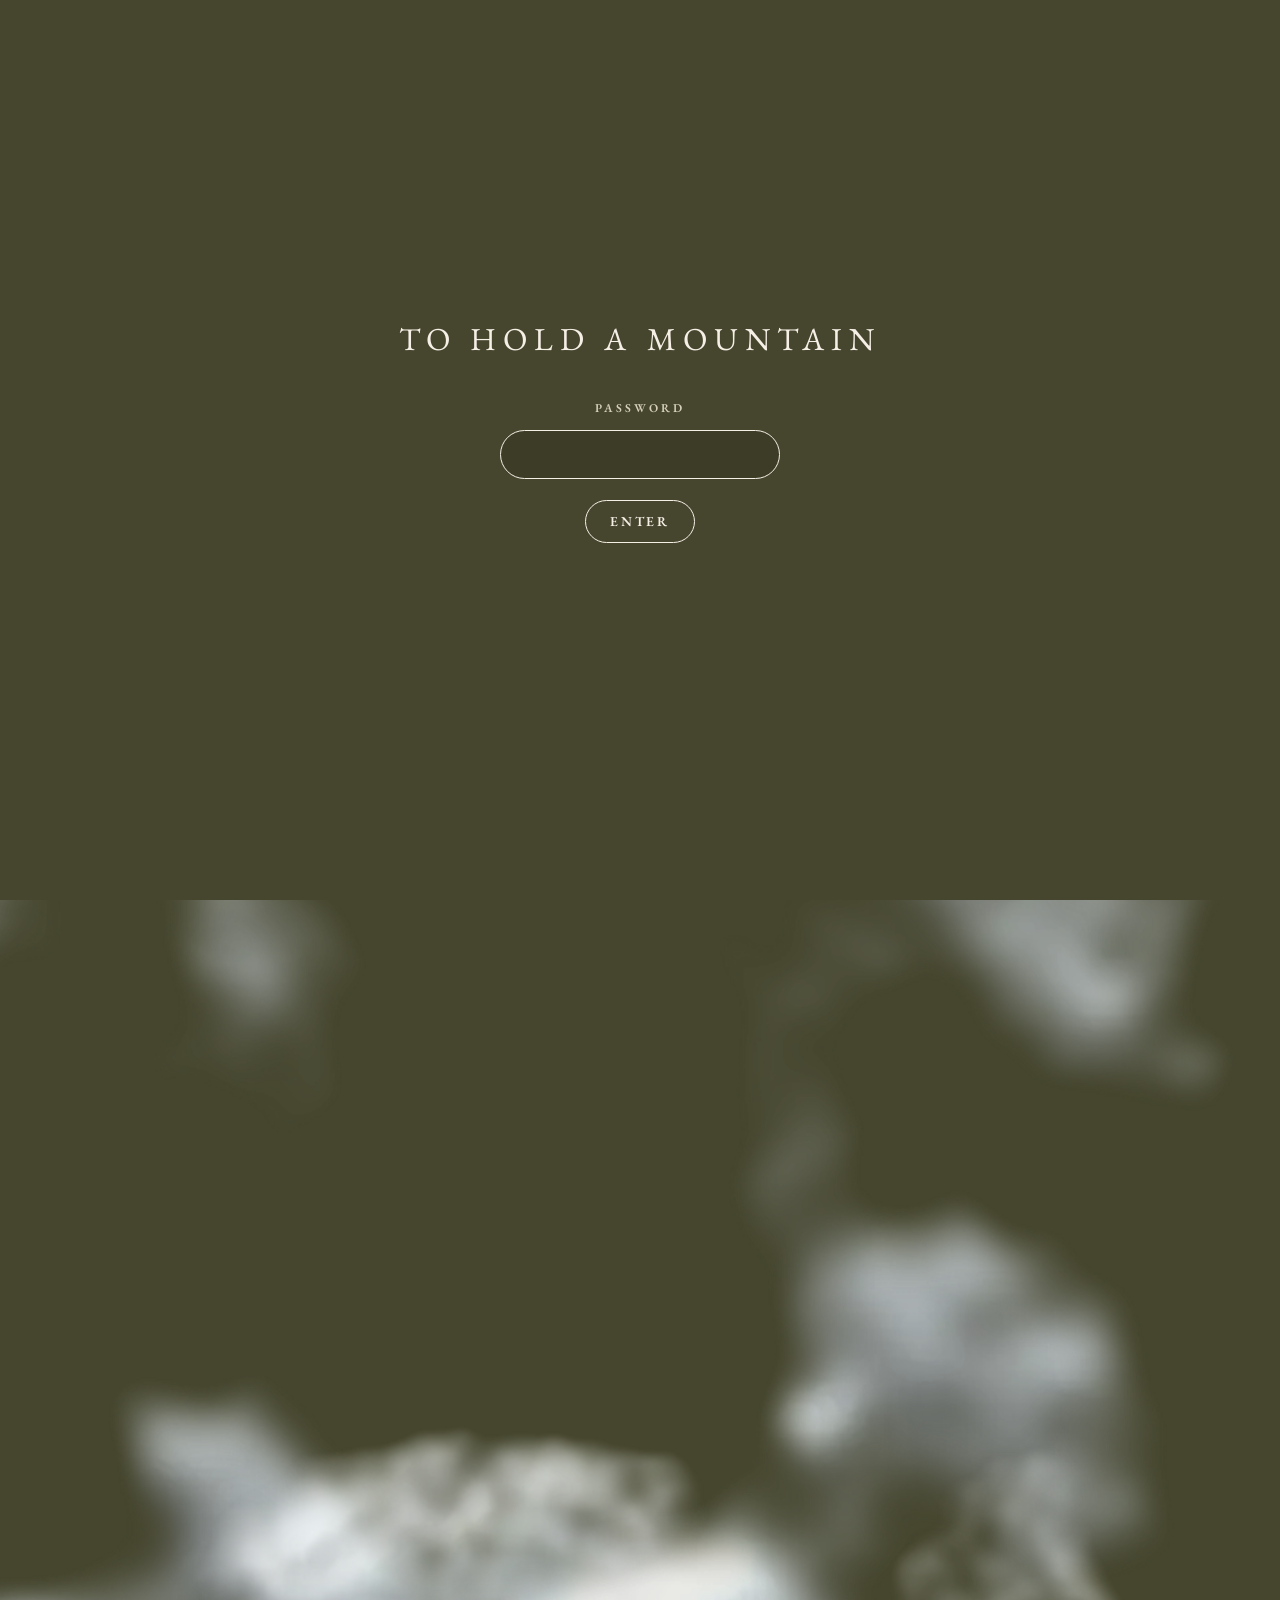
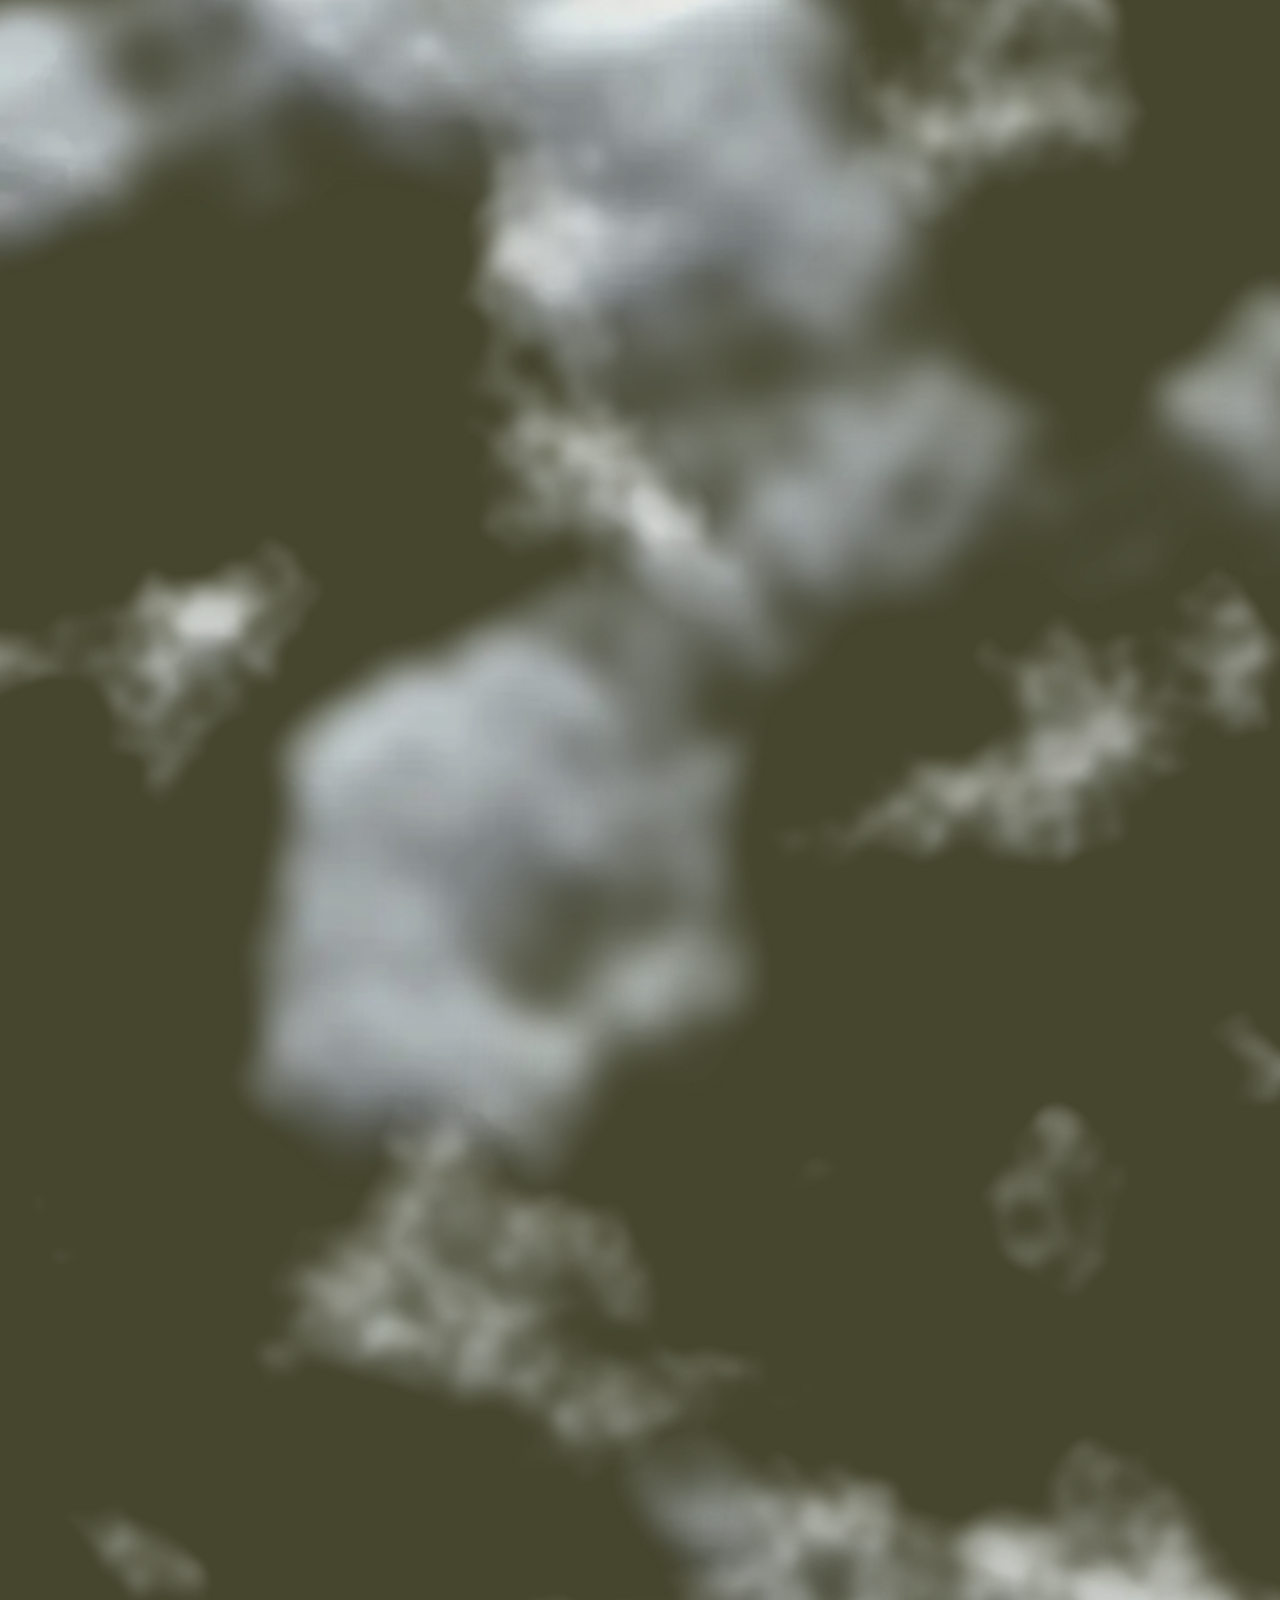
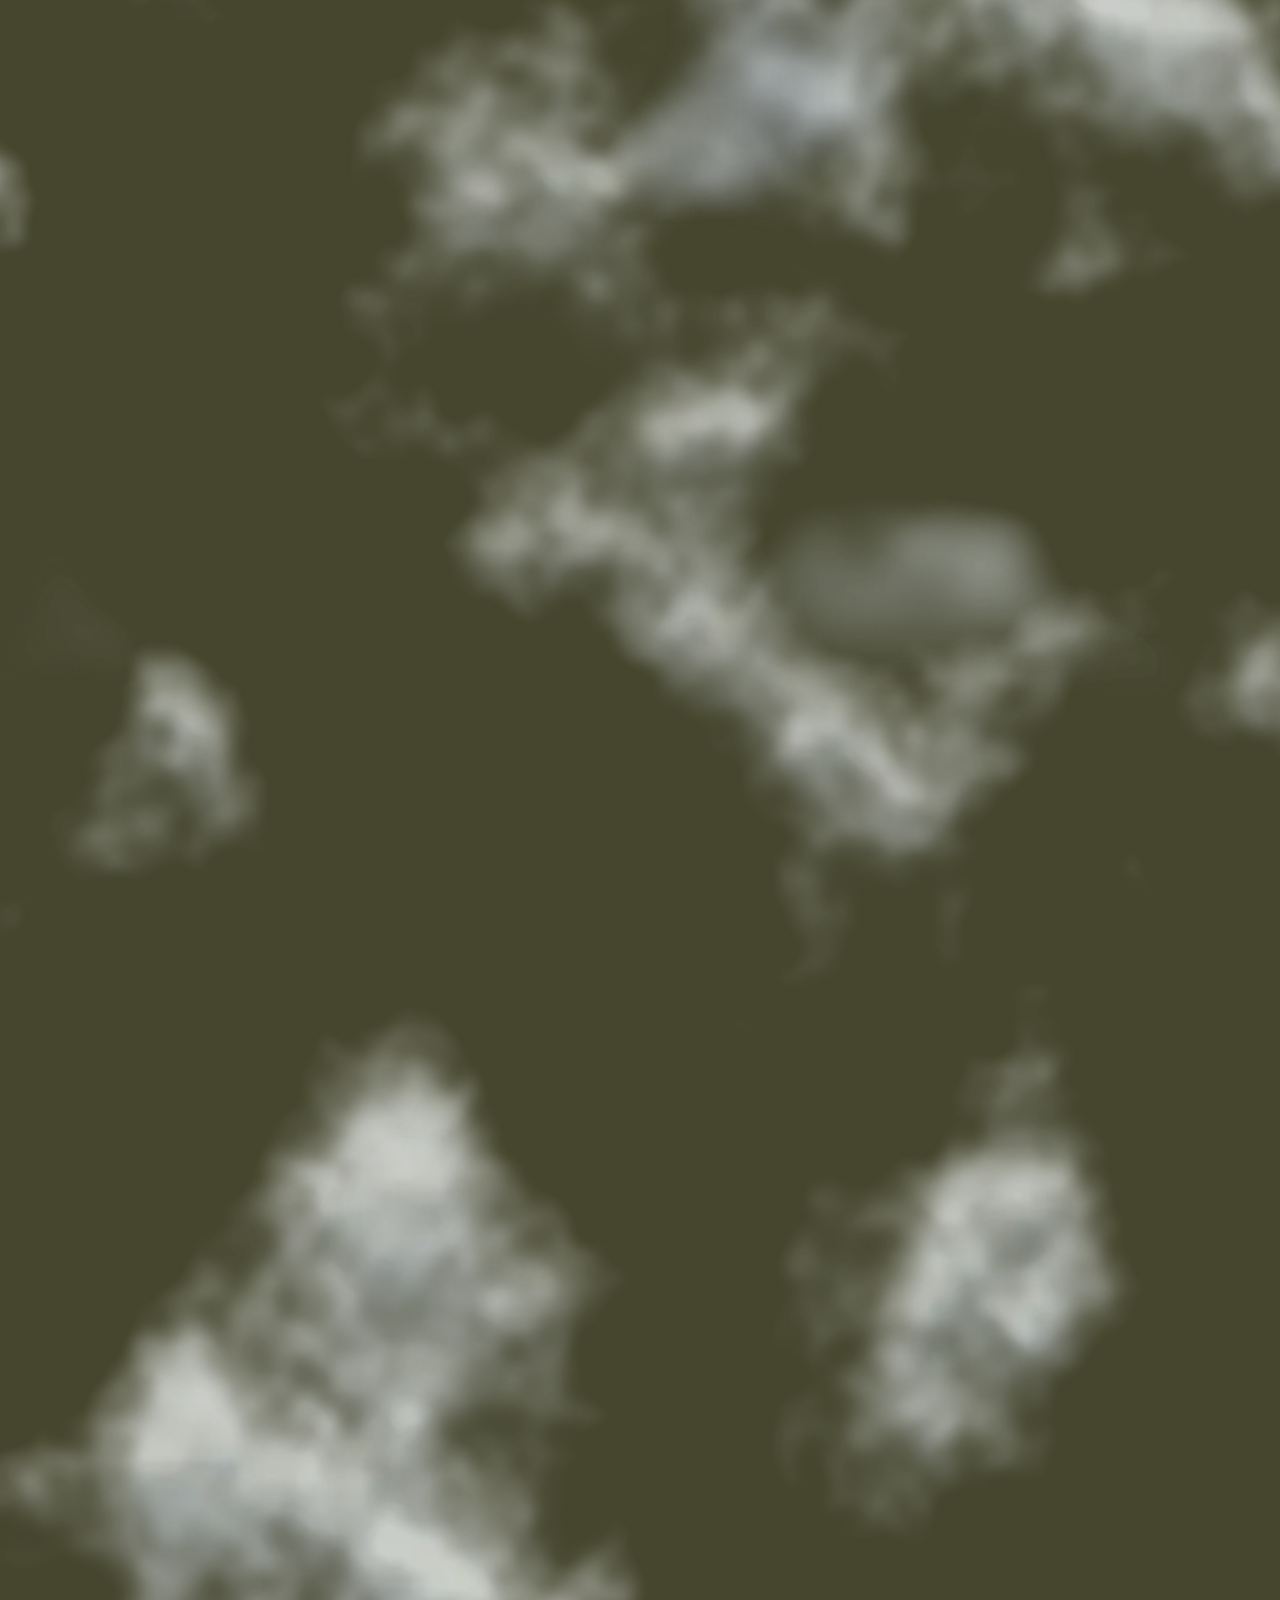
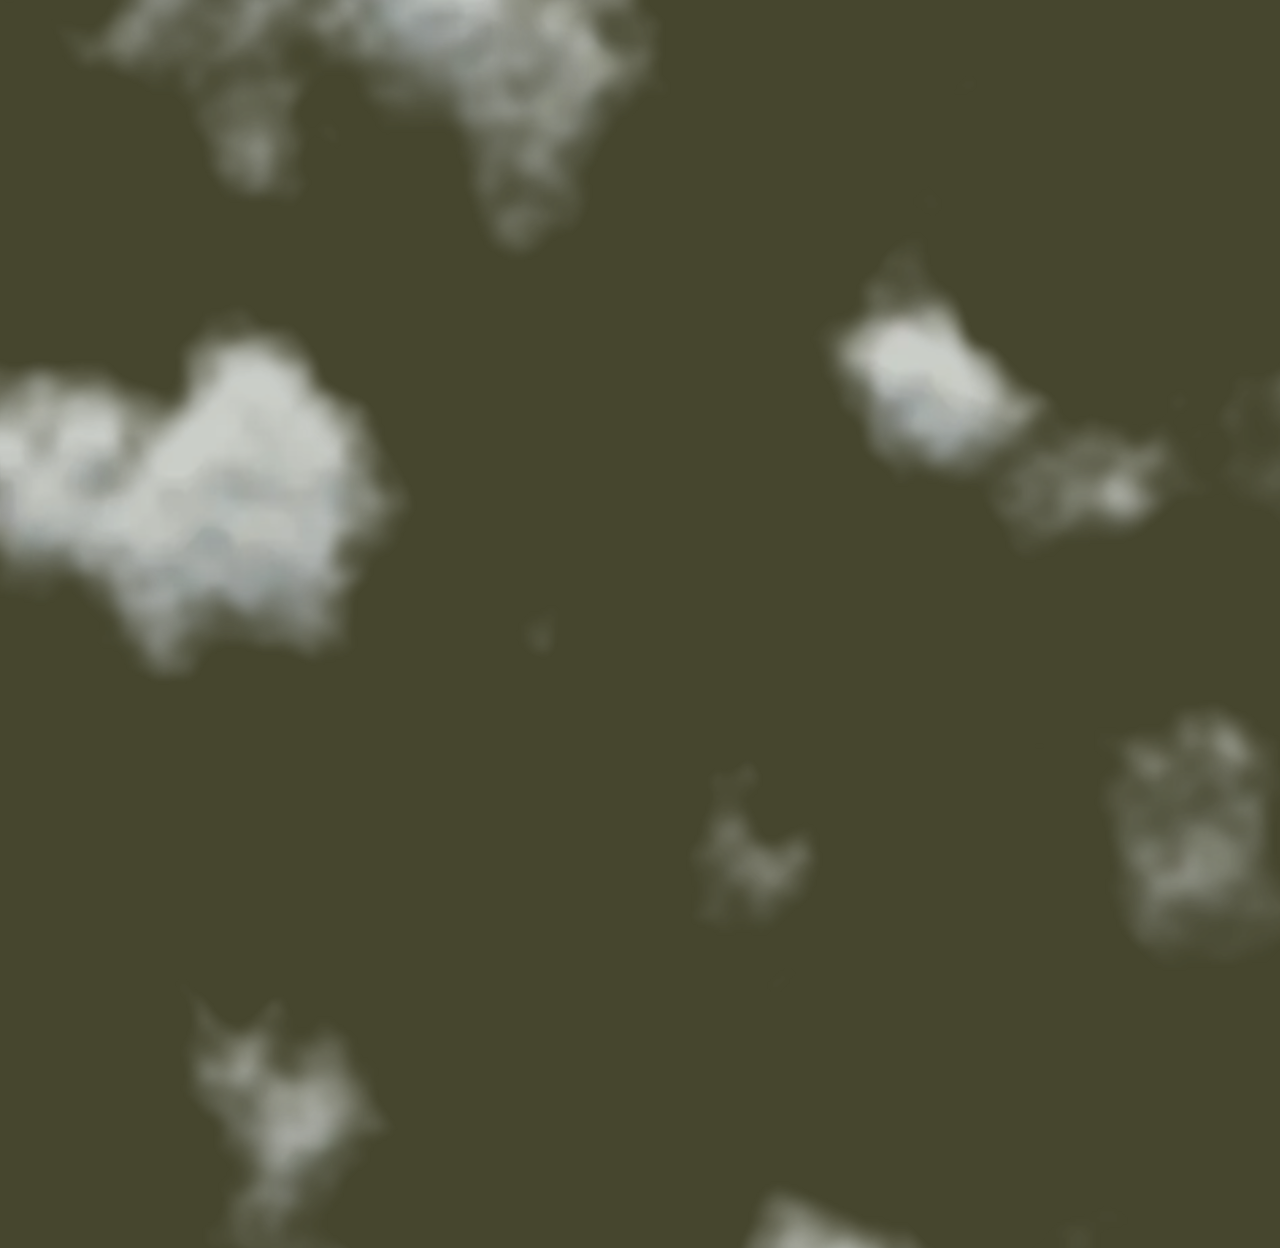
==== public/index.html @ 99207e6f "MENU opens as it's pressed (a press while the page glides gave no click); European Film Awards logo " ====
<!doctype html>
<html lang="en">
<head>
  <meta charset="utf-8">
  <meta name="viewport" content="width=device-width, initial-scale=1, viewport-fit=cover">
  <title>To Hold a Mountain</title>
  <meta name="description" content="To Hold a Mountain — a film by Biljana Tutorov & Petar Glomazić.">
  <link rel="icon" href="favicon.png" type="image/png" sizes="192x192">
  <link rel="apple-touch-icon" href="apple-touch-icon.png">
  <link rel="preconnect" href="https://fonts.googleapis.com">
  <link rel="preconnect" href="https://fonts.gstatic.com" crossorigin>
  <link href="https://fonts.googleapis.com/css2?family=EB+Garamond:ital,wght@0,400;0,600;1,400;1,600&display=swap" rel="stylesheet">
  <link rel="stylesheet" href="site.css">
  <script src="gate.js"></script>
  <link rel="stylesheet" href="style.css">
  <!-- With JavaScript, the page waits behind the loading screen until everything is in. -->
  <script>document.documentElement.classList.add("loading")</script>
</head>
<body>
  <div class="loader" aria-hidden="true">
    <div class="loader-box">
      <div class="loader-bar"><span></span></div>
      <p class="loader-pct">0%</p>
    </div>
  </div>

  <!-- Festival laurels at the top, level with the menu button; they scroll away with the
       page. Phones get them in a drifting row just above the logo instead. -->
  <div class="laurels" role="img" aria-label="Official selections and awards: Visions du Réel, Sarajevo Film Festival, True/False, Hot Docs, Millennium Docs Against Gravity (winner, Grand Prix), IDA Documentary Awards (Best Feature shortlist), CPH:DOX, DOC NYC (shortlist), Sundance (winner, World Cinema Grand Jury Prize: Documentary)">
    <img class="laurels-wide" src="laurels.webp" width="2881" height="164" alt="" loading="lazy">
  </div>

  <!-- The logo stays in the middle of the screen over the sky photo; the storm clouds
       scroll up over it, carrying the text, onto the video below, and stay over its
       top while it plays. One block, so the clouds can stay put (sticky) over the video. -->
  <div class="flow">
    <div class="intro-logo-hold">
      <div class="intro-logo">
        <!-- Phones: the title stacked, same width and glow. -->
        <picture>
          <source media="(max-width: 767px)" srcset="logo-mobile-glow.webp" width="1411" height="577">
          <img src="logo-glow.webp" width="1763" height="625" alt="To Hold a Mountain — a film by Biljana Tutorov & Petar Glomazić">
        </picture>
        <!-- The logo again, darkened: shown only in the shape of the wisps' shadows as
             they pass over it (main.js). -->
        <picture class="logo-shade" aria-hidden="true">
          <source media="(max-width: 767px)" srcset="logo-mobile-glow.webp" width="1411" height="577">
          <img src="logo-glow.webp" width="1763" height="625" alt="">
        </picture>
        <a class="button watch" href="https://www.youtube.com/watch?v=SKabqo5MiE8" data-trailer>Watch the trailer</a>
      </div>
      <!-- Phones: the laurels in one row, starting just above the logo and scrolling away
           with the page; they drift right to left for ever (two copies, end to end) and
           can be dragged, drifting on after (main.js places and moves them). -->
      <div class="logo-laurels" role="img" aria-label="Official selections and awards: Visions du Réel, Sarajevo Film Festival, True/False, Hot Docs, Millennium Docs Against Gravity (winner, Grand Prix), IDA Documentary Awards (Best Feature shortlist), CPH:DOX, DOC NYC (shortlist), Sundance (winner, World Cinema Grand Jury Prize: Documentary)">
        <div class="laurel-track">
          <img src="laurels.webp" width="2881" height="164" alt="" draggable="false">
          <img src="laurels.webp" width="2881" height="164" alt="" draggable="false">
        </div>
      </div>
    </div>
    <div class="intro-clouds">
      <div class="clouds" aria-hidden="true"></div>
      <!-- Marks where the logline and quotes ride with the clouds (the text itself is
           further down: main.js moves it along this stretch). -->
      <div class="cloud-text-track"></div>
    </div>

    <!-- The video plays and loops once it's on screen and stays there; scrolling on zooms
         into the lake at the bottom, blurs, and brings in the synopsis. -->
    <section class="film">
      <div class="film-stage">
        <video src="bg2-light.mp4" poster="bg2-poster.webp" muted loop playsinline preload="metadata" aria-hidden="true"></video>
        <div class="film-wash"></div>
        <!-- At the end, over the blurred video: the poster and synopsis come into focus in
             place, from a blur. -->
        <div class="film-story">
        <div class="story-screen">
        <div class="story">
          <img class="poster" src="poster.webp" width="1080" height="1350"
               alt="Poster of To Hold a Mountain, a film by Biljana Tutorov & Petar Glomazić: a girl and her mother, cheek to cheek, with press quotes from Variety, Cineuropa, Eye For Film, POV, Slant, the International Cinephile Society, The Film Verdict, AWFJ, The Film Stage and Screen International. Winner, World Cinema Grand Jury Prize: Documentary, Sundance Film Festival 2026.">
          <div class="synopsis">
            <h2>Synopsis</h2>
            <p>In the remote highlands of Montenegro’s Sinjajevina plateau, Gara and her thirteen-year-old daughter Nada return to their ancestral pastures every summer, where they herd animals, gather herbs and live in symbiosis with the mountain they call “Mother.” But their fragile world comes under threat when the Montenegrin government advances plans for a NATO-backed military training ground in the heart of this protected landscape. Gara emerges as an unexpected leader in the fight to defend Sinjajevina but, as Nada grows into young womanhood, the encroaching violence on the land awakens questions about her past, her future and the cycle of harm within her family she hopes to break.</p>
            <div class="buttons">
              <a class="button" href="about.html">About the film</a>
              <a class="button" href="https://www.youtube.com/watch?v=SKabqo5MiE8" data-trailer>Watch the trailer</a>
            </div>
            <p class="release">Opens in US theaters December 16, 2026<br>Debuts on HBO in early 2027</p>
          </div>
        </div>
        </div>
        </div>
      </div>
    </section>
  </div>

  <!-- The Oscar entry and the European Film Awards shortlist; then the logline, then
       two press quotes: they ride up with the clouds, ease into the centre and hold,
       each turning into the next, then move on. Fixed to the screen and placed only by
       main.js, so the scrolling never shakes them. -->
    <div class="cloud-text">
      <figure class="quote honours">
        <p class="entry">Montenegro’s Official Entry for Best International Feature Film<span>99th Academy Awards</span></p>
        <img src="efa-shortlist.webp" width="466" height="541" alt="European Film Awards — Shortlist 2027, Documentary">
      </figure>
      <figure class="quote logline">
        <p>In the remote highlands of Montenegro, a shepherd mother and daughter proudly defend their ancestral mountain from the threat of becoming a NATO military training ground, stirring memories of the violence that shattered their family.</p>
      </figure>
      <figure class="quote">
        <blockquote>“Masterful, tender, immersive”</blockquote>
        <figcaption class="shaded"><img src="press-screendaily.png" width="210" height="27" alt="Screen Daily"><img class="shade" src="press-screendaily.png" width="210" height="27" alt=""></figcaption>
      </figure>
      <figure class="quote">
        <blockquote>“Emotionally shattering… the kind of film that entrances its audience”</blockquote>
        <figcaption class="shaded"><img src="press-variety.png" width="150" height="42" alt="Variety"><img class="shade" src="press-variety.png" width="150" height="42" alt=""></figcaption>
      </figure>
    </div>

  <!-- Clouds at other depths, nearer than the bank: puffs behind the texts, wisps in
       front of them (main.js moves them, faster than the bank). -->
  <div class="cloud-layer clouds-mid" aria-hidden="true"><div></div></div>
  <div class="cloud-layer clouds-veil" aria-hidden="true"><div></div></div>

  <script src="menu.js"></script>
  <script src="trailer.js"></script>
  <script src="main.js"></script>
</body>
</html>
---- public/site.css ----
/* Shared by every page: colours, type, the menu, and the empty inner pages. */
:root {
  --olive-deep: #46462e;
  --ink: #f6efe6;
  --cream: #f3e3d3;
  --muted: #d6d0bb;
  --serif: "EB Garamond", Garamond, Georgia, serif;
}

* { box-sizing: border-box; margin: 0; padding: 0; }

/* Going from page to page (the menu too): a short cross-fade, where browsers can. */
@view-transition { navigation: auto; }

/* One solid colour, no gradient: iPhone Safari fills the bands around its address bar
   (top and bottom) with the page's colour, so they match it. (Home: style.css.) */
html { background: var(--olive-deep); color: var(--ink); }
/* The menu page, and the trailer or the password screen while they cover a page: their
   own colour, for Safari's bands. */
html.menu-page, .menu-page body { background: #2c2c1c; } /* the menu, a page of its own (menu.js) */
html.trailer-open, .trailer-open body { background-color: #0c0c08; }
html.locked, .locked body { background-color: var(--olive-deep); }
body { background: var(--olive-deep); color: var(--ink); }

body {
  font-family: var(--serif);
  font-size: 1.125rem;
  -webkit-font-smoothing: antialiased;
  overflow-x: clip; /* cuts off only sideways, so the locks below (on html) leave the page's length alone */
}
html { overflow-x: hidden; } /* no sideways scrolling */
/* no pulling down to refresh (nor the bounce at the ends that comes with it) */
html, body { overscroll-behavior-y: none; }

a { color: inherit; }

/* Small all-caps labels. */
.eyebrow {
  font-size: 0.8rem;
  font-weight: 600;
  letter-spacing: 0.24em;
  text-transform: uppercase;
}

/* ---------- Menu ---------- */

/* A pill: the three lines, then MENU to their right. */
.menu-button {
  position: fixed;
  top: calc(20px + env(safe-area-inset-top, 0px)); /* clear of the iPhone status bar, the page drawing under it */
  right: 20px;
  z-index: 30;
  height: 68px;
  display: flex;
  align-items: center;
  gap: 14px;
  padding: 0 28px 0 24px;
  border-radius: 999px;
  border: 1px solid rgba(246, 239, 230, 0.45);
  background: transparent; /* no tint: only the page behind, blurred */
  -webkit-backdrop-filter: blur(8px);
  backdrop-filter: blur(8px);
  color: var(--ink);
  font-family: var(--serif);
  text-decoration: none;
  cursor: pointer;
  transition: background 0.3s, border-color 0.3s, transform 0.3s;
}
.menu-button:hover { transform: scale(1.05); }
.menu-button:focus-visible { outline: 2px solid var(--cream); outline-offset: 4px; }

.menu-icon { position: relative; flex: none; width: 26px; height: 16px; }
.menu-icon span {
  position: absolute;
  left: 0;
  width: 26px;
  height: 2px;
  border-radius: 1px;
  background: var(--ink);
}
.menu-icon span:nth-child(1) { top: 0; }
.menu-icon span:nth-child(2) { top: 7px; }
.menu-icon span:nth-child(3) { top: 14px; }
.menu-label {
  font-size: 0.85rem;
  font-weight: 600;
  letter-spacing: 0.22em;
  margin-right: -0.22em; /* the spacing after the last letter */
  text-transform: uppercase;
  line-height: 1;
}

/* On the menu page: an X from the start (no turning from the lines). */
.menu-page .menu-button { border-color: rgba(246, 239, 230, 0.7); }
.menu-page .menu-icon span:nth-child(1) { transform: translateY(7px) rotate(45deg); }
.menu-page .menu-icon span:nth-child(2) { opacity: 0; }
.menu-page .menu-icon span:nth-child(3) { transform: translateY(-7px) rotate(-45deg); }

@media (max-width: 767px) {
  /* centred on the title at the left, as on larger screens */
  .menu-button { top: calc(28px + env(safe-area-inset-top, 0px)); height: 52px; gap: 10px; padding: 0 18px 0 16px; right: 16px; }
  .menu-icon, .menu-icon span { width: 22px; }
  .menu-label { font-size: 0.75rem; letter-spacing: 0.18em; margin-right: -0.18em; }
}
@media (max-width: 370px) { .home-link { font-size: 0.78rem; } } /* narrow phones: room for both */

/* The panel fades in: a solid olive, darker than the pages', that covers the whole page. */
.menu {
  position: fixed;
  inset: 0;
  z-index: 20;
  display: flex;
  align-items: center;
  padding: 96px 16px 48px clamp(16px, 9vw, 160px);
  background: #2c2c1c;
  opacity: 0;
  visibility: hidden;
  transition: opacity 0.5s ease, visibility 0s 0.5s;
  overflow-y: auto;
}
.menu-open .menu {
  opacity: 1;
  visibility: visible;
  transition: opacity 0.6s ease, visibility 0s;
}

.menu ul { list-style: none; }
.menu li {
  opacity: 0;
  transform: translateY(40px);
  transition: opacity 0.3s, transform 0.3s;
}
.menu-open .menu li {
  opacity: 1;
  transform: none;
  transition: opacity 0.6s calc(0.25s + var(--i) * 0.08s), transform 0.7s cubic-bezier(0.2, 0.7, 0.2, 1) calc(0.25s + var(--i) * 0.08s);
}
.menu a {
  display: inline-block;
  padding: 0.12em 0;
  font-family: var(--serif);
  font-size: clamp(2rem, 5.5vw, 3.75rem);
  line-height: 1.1;
  text-decoration: none;
  color: rgba(246, 239, 230, 0.72);
  transition: color 0.25s;
}
/* Hover: the same weight, just lighter. The page you are on: italic, at full light. */
.menu a:hover, .menu a:focus-visible { color: #fff; outline: none; }
.menu a[aria-current="page"] { font-style: italic; color: var(--ink); }
@media (max-width: 767px) { .menu li + li { margin-top: 0.9rem; } } /* phones: more room between items */

/* Scrolls away with the page (only the menu button stays put), so text never runs under it. */
.home-link {
  position: absolute;
  top: calc(20px + env(safe-area-inset-top, 0px));
  left: 20px;
  height: 68px;
  display: flex;
  align-items: center;
  z-index: 30;
  font-size: 0.9rem;
  font-weight: 600;
  letter-spacing: 0.18em;
  text-transform: uppercase;
  text-decoration: none;
  white-space: nowrap; /* one line */
}

/* ---------- Inner pages (empty for now) ---------- */

.page-main {
  min-height: 100vh;
  padding: 140px 16px 80px;
  max-width: 60rem;
  margin: 0 auto;
}
.page-main h1 {
  font-weight: 400;
  font-size: clamp(2.6rem, 7vw, 4.5rem);
  color: var(--cream);
}

/* ---------- Footer (menu.js) ---------- */

.site-footer {
  position: relative;
  z-index: 1;
  display: flex;
  align-items: center;
  justify-content: space-between;
  gap: 16px 32px;
  padding: 20px clamp(16px, 4vw, 40px) 24px;
  font-size: 0.8rem;
  line-height: 1.5;
  color: var(--muted);
}
.site-footer p { max-width: 48rem; }
.site-footer a.plain { color: inherit; text-decoration: none; } /* a link, without looking like one */
.socials { display: flex; align-items: center; gap: 14px; list-style: none; flex-shrink: 0; }
.socials a { display: block; color: var(--muted); opacity: 0.85; transition: color 0.25s, opacity 0.25s; }
.socials a:hover, .socials a:focus-visible { color: #fff; opacity: 1; }
.socials svg { display: block; height: 20px; width: auto; }

/* On the homepage: at the bottom of the synopsis screen. */
.film-story .site-footer { position: absolute; left: 0; right: 0; bottom: 0; }


@media (max-width: 767px) {
  .site-footer { flex-direction: column-reverse; align-items: flex-start; gap: 12px; padding: 16px; font-size: 0.72rem; }
}

/* ---------- Trailer (trailer.js) ---------- */

.trailer {
  position: fixed;
  inset: 0;
  z-index: 60;
  display: grid;
  place-items: center;
  padding: 72px 16px 32px;
  background: rgba(12, 12, 8, 0.94);
  opacity: 0;
  transition: opacity 0.4s ease;
}
.trailer.open { opacity: 1; }
.trailer-open { overflow: hidden; } /* the page stays where it was */
.trailer-frame {
  /* As large as the screen allows: YouTube picks higher quality for bigger players. */
  width: min(100%, 1600px, calc((100vh - 104px) * 16 / 9));
  aspect-ratio: 16 / 9;
  background: #000;
  box-shadow: 0 30px 80px rgba(0, 0, 0, 0.6);
  transform: scale(0.97);
  transition: transform 0.4s ease;
}
.trailer.open .trailer-frame { transform: none; }
.trailer-frame iframe { display: block; width: 100%; height: 100%; border: 0; }
.trailer-close {
  position: absolute;
  top: calc(20px + env(safe-area-inset-top, 0px));
  right: 20px;
  width: 52px;
  height: 52px;
  border-radius: 50%;
  border: 1px solid rgba(246, 239, 230, 0.6);
  background: transparent;
  cursor: pointer;
}
.trailer-close span {
  position: absolute;
  left: 14px;
  top: 25px;
  width: 22px;
  height: 2px;
  background: var(--ink);
}
.trailer-close span:first-child { transform: rotate(45deg); }
.trailer-close span:last-child { transform: rotate(-45deg); }
.trailer-close:focus-visible { outline: 2px solid var(--cream); outline-offset: 4px; }

/* ---------- Password screen (gate.js) ---------- */

.locked { overflow: hidden; } /* the page stays where it was */
.locked body > :not(.gate) { visibility: hidden; }
.gate {
  position: fixed;
  inset: 0;
  z-index: 100;
  display: grid;
  place-content: center;
  justify-items: center;
  gap: 14px;
  padding: 16px;
  background: var(--olive-deep);
  text-align: center;
  transition: opacity 0.5s ease;
}
.gate.leaving { opacity: 0; pointer-events: none; }
.gate-title {
  margin-bottom: 1.6rem;
  font-size: clamp(1.4rem, 4vw, 2rem);
  letter-spacing: 0.22em;
  text-transform: uppercase;
  color: var(--ink);
}
.gate-label {
  font-size: 0.75rem;
  font-weight: 600;
  letter-spacing: 0.24em;
  text-transform: uppercase;
  color: var(--muted);
}
.gate-input {
  width: min(280px, 80vw);
  padding: 0.7em 1em;
  border: 1px solid rgba(246, 239, 230, 0.5);
  border-radius: 999px;
  background: rgba(20, 20, 10, 0.2);
  color: var(--ink);
  font: inherit;
  font-size: 1.1rem;
  text-align: center;
  letter-spacing: 0.1em;
  outline: none;
}
.gate-input:focus { border-color: var(--ink); }
.gate-button { margin-top: 0.4rem; background: transparent; cursor: pointer; font-family: inherit; }
.gate-error { min-height: 1.4em; font-style: italic; color: var(--cream); }
.gate.shake .gate-input { animation: gate-shake 0.4s; }
@keyframes gate-shake {
  20%, 60% { transform: translateX(-8px); }
  40%, 80% { transform: translateX(8px); }
}
---- public/style.css ----
/* Homepage only; colours, type and the menu are in site.css. */

/* The page's own colour: iPhone Safari fills the bands around its address bar with it
   (it does so whenever a pinned block touches the screen's edge, and the home page has
   several). main.js sets it to what's at the top of the screen as you scroll (--page):
   the lower sky's light grey-blue first, never the other pages' olive. */
html, body { background: var(--page, #939ca2); transition: background-color 0.4s ease; }

:root {
  --cloud-h: max(233vw, 480vh); /* height of the cloud image (thick from 28% to 84%) */
}

/* Loading screen: the page's light sky colour, a small dark blue bar and percentage. Nothing scrolls
   until it is done; then it fades and the logo comes into focus. */
.loader { display: none; }
.loading .loader, .revealing .loader {
  display: grid;
  place-items: center;
  position: fixed;
  inset: 0;
  z-index: 50;
  overflow: hidden;
  background: #939ca2; /* the page's own colour (also Safari's bands) */
  transition: opacity 0.9s ease;
}
.revealing .loader { opacity: 0; pointer-events: none; }
.loading { overflow: hidden; }

.loader-box { position: relative; width: 140px; text-align: center; }
.loader-bar { height: 1px; background: rgba(35, 59, 78, 0.25); overflow: hidden; }
.loader-bar span {
  display: block;
  height: 100%;
  width: 100%;
  background: #233b4e;
  transform-origin: left;
  transform: scaleX(0);
  transition: transform 0.3s ease-out;
}
.loader-pct {
  margin-top: 0.7rem;
  font-size: 0.75rem;
  font-weight: 600;
  letter-spacing: 0.24em;
  color: #233b4e;
  font-variant-numeric: tabular-nums;
}

/* The logo comes into focus once the loading screen fades. */
.loading .intro-logo img, .loading .intro-logo .watch { opacity: 0; }
/* The logo and its button come into focus.
   The filter is gone at the end: iPhone Safari can paint filtered images as white boxes. */
.revealing .intro-logo img, .loaded .intro-logo img,
.revealing .intro-logo .watch, .loaded .intro-logo .watch { animation: logo-in 2.2s cubic-bezier(0.2, 0.6, 0.2, 1) both; }
@keyframes logo-in {
  from { opacity: 0; filter: blur(18px); }
  to { opacity: 1; filter: none; }
}

/* Festival laurels, top of the page beside the menu button (which is 68px tall at
   20px from the top); plain page content, so they scroll away. */
.laurels {
  position: absolute;
  top: 20px;
  left: 184px;  /* the same room on both sides as the menu button (144px wide at 20px) takes, so it's centred */
  right: 184px;
  height: 68px;
  z-index: 5;
  display: flex;
  align-items: center;
  justify-content: center;
  pointer-events: none;
  opacity: 0.7;
}
.laurels img { height: auto; }
.laurels .laurels-wide { display: block; width: 90%; max-width: 900px; } /* 90% of the room between the edges and the button */
/* Hidden while loading; they come into focus with the logo. */
.loading .laurels { opacity: 0; }
.revealing .laurels, .loaded .laurels { animation: laurels-in 2.2s cubic-bezier(0.2, 0.6, 0.2, 1) both; }
.logo-laurels { display: none; }
@media (max-width: 767px) {
  .laurels { display: none; }
  /* On the page (not pinned with the logo), the full width of the screen, placed by
     main.js just above the logo's lettering. Sideways drags move it; up and down still
     scroll the page. */
  .intro-logo-hold { position: relative; }
  .logo-laurels {
    display: block;
    position: absolute;
    top: 30vh;
    left: 0;
    right: 0;
    z-index: 1;
    overflow: hidden;
    opacity: 0.7;
    touch-action: pan-y;
    user-select: none;
    -webkit-user-select: none;
  }
  .laurel-track { display: flex; width: max-content; will-change: transform; }
  /* 60px tall; the gap after each copy is BELT_GAP in main.js. */
  .laurel-track img { display: block; width: auto; height: 60px; margin: 0 27px 0 0; pointer-events: none; }
  .loading .logo-laurels { opacity: 0; }
  .revealing .logo-laurels, .loaded .logo-laurels { animation: laurels-in 2.2s cubic-bezier(0.2, 0.6, 0.2, 1) both; }
}
@keyframes laurels-in { /* as logo-in, ending at their 70% */
  from { opacity: 0; filter: blur(18px); }
  to { opacity: 0.7; filter: none; }
}

/* The logo holds still in the middle of the screen while the clouds scroll over it,
   until their thick part covers it (94vh of scrolling); then it moves on, hidden. */
.intro-logo-hold { height: 194vh; }
.intro-logo {
  position: sticky;
  top: 0;
  height: 100vh;
  height: 100svh;
  /* the logo in the very middle of the screen, the trailer button below it */
  display: grid;
  grid-template-rows: 1fr auto 1fr;
  justify-items: center;
  padding: 0 16px;
  overflow: hidden;
}
/* The sky photo, a little taller than the screen: main.js moves it up slowly as you
   scroll (it's far away), slower than the clouds coming over it. No colour: Safari
   would paint it around its address bar. */
.intro-logo::before {
  content: "";
  position: absolute;
  inset: 0 0 -70vh 0;
  z-index: -1;
  background: url(sky.webp) center top / cover no-repeat;
  transform: translate3d(0, var(--sky-y, 0px), 0);
  will-change: transform;
}
/* The logo with a very faint glow baked in (the glow adds 5.3% of the width around it;
   baked in because iPhone Safari can paint CSS-glowed images as white boxes). */
.intro-logo picture { display: contents; } /* the image lays out as before */
.intro-logo source { display: none; } /* (they'd take rows of the grid otherwise) */
.intro-logo img { grid-area: 2 / 1; } /* the logo and its shaded copy, one over the other */
.intro-logo .watch { grid-area: 3 / 1; align-self: start; margin-top: clamp(28px, 5vh, 48px); }
/* The shaded copy: darker, seen only through the wisps' shadows (main.js masks it). */
.intro-logo .logo-shade img {
  filter: brightness(0.3);
  animation: none !important;
  visibility: hidden;
  pointer-events: none;
}
.intro-logo img {
  --logo-w: min(87.2vw, 917px);
  width: var(--logo-w);
  height: auto;
  margin: calc(var(--logo-w) * -0.0527) 0;
}

/* The block the clouds are held in. It ends 32vh below the video's top edge (its content,
   the video section, carries on past it), so the clouds are let go, and scroll up and
   away with the page, just as the blur starts (the moment the video fills
   the screen). Clouds top at 50vh + their height, video top 32vh above their bottom:
   height = cloud height + 50vh. */
.flow { height: calc(var(--cloud-h) + 50vh); }

/* Starts at the middle of the screen (50vh, under the logo); the clouds' top fades into the sky
   photo. Sticky: once their soft bottom edge has risen to 32% down the screen (the same
   moment the video fills the screen) they are over the top third of the video, and
   from there they scroll away as the blur starts. */
.intro-clouds {
  position: sticky;
  top: calc(32vh - var(--cloud-h));
  z-index: 1;
  margin-top: -144vh;
  height: var(--cloud-h);
  overflow-x: clip;
  pointer-events: none; /* clicks pass through to the logo's trailer button */
  will-change: transform, opacity;
}
/* The cloud image repeats seamlessly sideways (its width is 0.401 × its height); three
   copies side by side drift left by one copy, then start over, so the clouds move
   steadily with the wind and never stop or turn back. */
.clouds {
  position: absolute;
  top: 0;
  left: 0;
  height: 100%;
  width: calc(var(--cloud-h) * 0.401 * 3);
  background: url(clouds.webp) left top / auto 100% repeat-x;
  animation: cloud-drift 80s linear infinite;
  will-change: transform;
}
@keyframes cloud-drift {
  from { transform: translateX(0); }
  to { transform: translateX(-33.3333%); }
}
@media (prefers-reduced-motion: reduce) {
  .clouds { animation: none; transform: none; }
}

/* More clouds, at other depths (made by tools/cloud_depth.py), fixed to the screen and
   moved by main.js faster than the bank, as they're nearer: puffs between the bank and
   the texts (clouds-mid.webp), and very thin wisps in front of the texts
   (clouds-veil.webp). Both drift sideways too, faster than the bank. */
.cloud-layer {
  position: fixed;
  top: 0;
  left: 0;
  right: 0;
  overflow: hidden;
  pointer-events: none;
  visibility: hidden; /* until main.js places them */
  will-change: transform;
}
.cloud-layer div {
  height: 100%;
  width: calc(var(--tile-w, calc(var(--layer-h) * 0.5)) * 3); /* three copies side by side */
  background: left top / auto 100% repeat-x;
  animation: cloud-drift 55s linear infinite;
  will-change: transform;
}
.clouds-mid { z-index: 3; --layer-h: 360vh; height: var(--layer-h); }
.clouds-mid div { background-image: url(clouds-mid.webp); }
.clouds-veil { z-index: 6; --layer-h: 760vh; --tile-w: 240vh; height: var(--layer-h); } /* one long strip, its wisps placed by tools/cloud_depth.py */
/* the strip's end fades out (it would cut through the wisps there: a hard line) */
.clouds-veil {
  -webkit-mask-image: linear-gradient(#000 calc(100% - 50vh), transparent);
  mask-image: linear-gradient(#000 calc(100% - 50vh), transparent);
}
.clouds-veil div { background-image: url(clouds-veil.webp); animation-duration: 40s; }
@media (prefers-reduced-motion: reduce) {
  .cloud-layer div { animation: none; }
}

/* Where the text rides with the clouds; main.js slows it gently into the centre of
   the screen, holds it there for 50vh of scrolling, then lets it move on. */
.cloud-text-track {
  position: absolute;
  left: 0;
  right: 0;
  top: 29%; /* arrives just after the logo is gone, and is done before the video comes up */
  height: 150vh;
  pointer-events: none;
}
.cloud-text {
  position: fixed;
  top: 0;
  left: 0;
  right: 0;
  z-index: 4; /* above the clouds and the puffs behind it, below the wisps and the menu */
  height: 100vh;
  height: 100svh;
  pointer-events: none;
  visibility: hidden; /* until main.js places it */
  will-change: transform;
  display: grid;
  align-content: center;
  justify-items: center;
  padding: 0 16px;
  text-align: center;
  color: var(--ink);
  text-shadow: 0 1px 18px rgba(46, 46, 30, 0.6);
}
/* The logline and quotes sit in the same place; main.js cross-fades from one to the next. */
.quote {
  grid-area: 1 / 1;
  margin: 0;
  display: grid;
  justify-items: center;
  gap: 1.6rem;
  will-change: opacity, transform;
}
.quote + .quote { opacity: 0; }
/* The words take the wisps' shadows as they pass over them: the text's colour is a
   background clipped to the letters, with the shadows' shapes (clouds-shade.webp)
   over it, placed by main.js. (Its glow is a drop shadow then: a text shadow would be
   painted over the letters.) */
.honours p, .logline p, .quote blockquote {
  color: transparent;
  background-image: url(clouds-shade.webp), linear-gradient(var(--ink), var(--ink));
  background-repeat: repeat-x, no-repeat;
  background-size: 0 0, 100% 100%;
  -webkit-background-clip: text;
  background-clip: text;
  text-shadow: none;
  filter: drop-shadow(0 1px 9px rgba(46, 46, 30, 0.55));
}
/* The first card: the Oscar entry and the European Film Awards shortlist logo. */
.honours { gap: clamp(1.2rem, 3.5vh, 2rem); max-width: 40rem; }
.honours .entry {
  text-wrap: balance; /* lines of even length, no word alone on the last */
  font-size: clamp(1.3rem, 2.8vw, 1.9rem);
  font-style: italic;
  line-height: 1.25;
}
.honours .entry span {
  display: block;
  margin-top: 0.5rem;
  font-style: normal;
  font-size: 0.8rem;
  font-weight: 600;
  letter-spacing: 0.22em;
  text-transform: uppercase;
}
.quote.honours img { width: auto; height: clamp(130px, 22vh, 200px); }
.logline p {
  max-width: 34rem;
  font-size: clamp(1.5rem, 3.4vw, 2.4rem);
  font-style: italic;
  font-weight: 600;
  line-height: 1.25;
}
.quote blockquote {
  max-width: 22ch;
  font-size: clamp(1.7rem, 4.2vw, 3.2rem);
  font-weight: 400;
  line-height: 1.15;
  letter-spacing: 0.06em;
  text-transform: uppercase;
}
.quote img {
  display: block;
  height: auto;
  filter: drop-shadow(0 1px 10px rgba(46, 46, 30, 0.5));
}
/* The press logos take the wisps' shadows too: a darkened copy over each, seen only
   through the shadows' shapes (main.js). */
.quote .shaded { position: relative; }
.quote .shaded .shade {
  position: absolute;
  inset: 0;
  filter: brightness(0.3);
  visibility: hidden;
}

/* Starts under the clouds' faded bottom, so they melt into it. */
.film {
  position: relative;
  z-index: 0;
  height: 149vh; /* scrolling on through it: the blur straight away, then the synopsis (main.js sets it exactly) */
  margin-top: -32vh; /* the clouds' soft bottom lies over its top, so they arrive and stop together */
}
.film-stage {
  position: sticky;
  top: 0;
  /* the whole screen, under Safari's address bar too (svh would stop above it, showing
     the page's colour there once the video is pinned) */
  height: 100vh;
  height: 100lvh;
  /* Clipped at the sides and bottom only: the video reaches a little past the stage's
     top edge, under the clouds. */
  clip-path: inset(-100vh 0 0 0);
}
/* A little larger than the screen on every side (no zoom): a blur softens a picture's
   edges, and these stay out of sight. */
.film-stage video {
  position: absolute;
  inset: -48px;
  width: calc(100% + 96px);
  height: calc(100% + 96px);
  object-fit: cover;
  will-change: transform, filter;
  /* its top edge, under the thin end of the clouds as it rises, softened: no line
     (the fade is all in the part above the screen once it's in place) */
  -webkit-mask-image: linear-gradient(transparent, #000 48px);
  mask-image: linear-gradient(transparent, #000 48px);
}
/* A light shade over the blurred video, fading in with the blur, so the synopsis reads well. */
.film-wash {
  position: absolute;
  inset: 0;
  background: rgba(24, 26, 20, 0.28);
  opacity: 0;
  pointer-events: none;
}

/* Poster and synopsis over the blurred video (still playing) at the end, in place:
   main.js brings them into focus from a blur. Poster on the left, synopsis on the right;
   the footer at the bottom of the screen. */
.film-story {
  position: absolute;
  inset: 0 0 auto 0;
  min-height: 100%;
  opacity: 0;
  pointer-events: none;
}
.story-screen {
  height: 100vh;
  height: 100svh;
  display: grid;
  place-items: center;
  padding: 88px 16px 72px;
}
.film-story.shown { pointer-events: auto; }
.story {
  display: grid;
  grid-template-columns: auto minmax(0, 34rem);
  gap: clamp(32px, 6vw, 88px);
  align-items: center;
  max-width: 72rem;
  transform-origin: 50% 50%;
}
.poster {
  display: block;
  height: min(74vh, 680px);
  width: auto;
  box-shadow: 0 24px 60px rgba(30, 40, 50, 0.45);
}
.synopsis h2 {
  font-weight: 400;
  font-size: clamp(2.2rem, 5vw, 3.6rem);
  line-height: 1.05;
  margin-bottom: 1.6rem;
  color: var(--cream);
}
.synopsis p {
  font-size: 1.2rem;
  line-height: 1.6;
  color: var(--ink);
  margin-bottom: 2.2rem;
}
.button {
  display: inline-block;
  padding: 0.85em 1.8em;
  border: 1px solid var(--ink);
  border-radius: 999px;
  font-size: 0.85rem;
  font-weight: 600;
  letter-spacing: 0.2em;
  text-transform: uppercase;
  text-decoration: none;
  white-space: nowrap;
  color: var(--ink);
  transition: background 0.25s, color 0.25s;
}
.button:hover, .button:focus-visible { background: var(--ink); color: #46462e; outline: none; }
.buttons { display: flex; flex-wrap: wrap; gap: 12px; }
/* The release, under the buttons. */
.synopsis .release {
  margin: 1.6rem 0 0;
  font-size: 0.8rem;
  font-weight: 600;
  letter-spacing: 0.2em;
  line-height: 1.9;
  text-transform: uppercase;
  color: var(--ink);
}
.watch { background: rgba(20, 30, 40, 0.15); }
/* Phones: stacked, taller than the screen: the poster full width, then the heading, the
   synopsis, the two buttons and the footer. It stays inside the pinned video's box (cut
   off at its bottom edge, which is the screen's); main.js brings it into focus with the
   poster a little below the middle, then moves it up as you scroll on. */
@media (max-width: 767px) {
  .film-story {
    padding: 84px 16px 0;
    transform-origin: 50% 0;
  }
  .story-screen { height: auto; display: block; padding: 0; }
  /* the video, cropped at the sides on a tall screen, framed a little right of its middle */
  .film-stage video { object-position: 66% 50%; }
  .story { display: block; }
  .poster { height: auto; width: 100%; }
  .synopsis h2 { margin: 32px 0 16px; font-size: 2.4rem; }
  .synopsis p { font-size: 1.1rem; line-height: 1.55; margin-bottom: 28px; }
  .synopsis .button { padding: 0.8em 1.1em; font-size: 0.72rem; letter-spacing: 0.14em; }
  .film-story .site-footer { position: static; margin-top: 56px; padding: 16px 0 24px; }
}
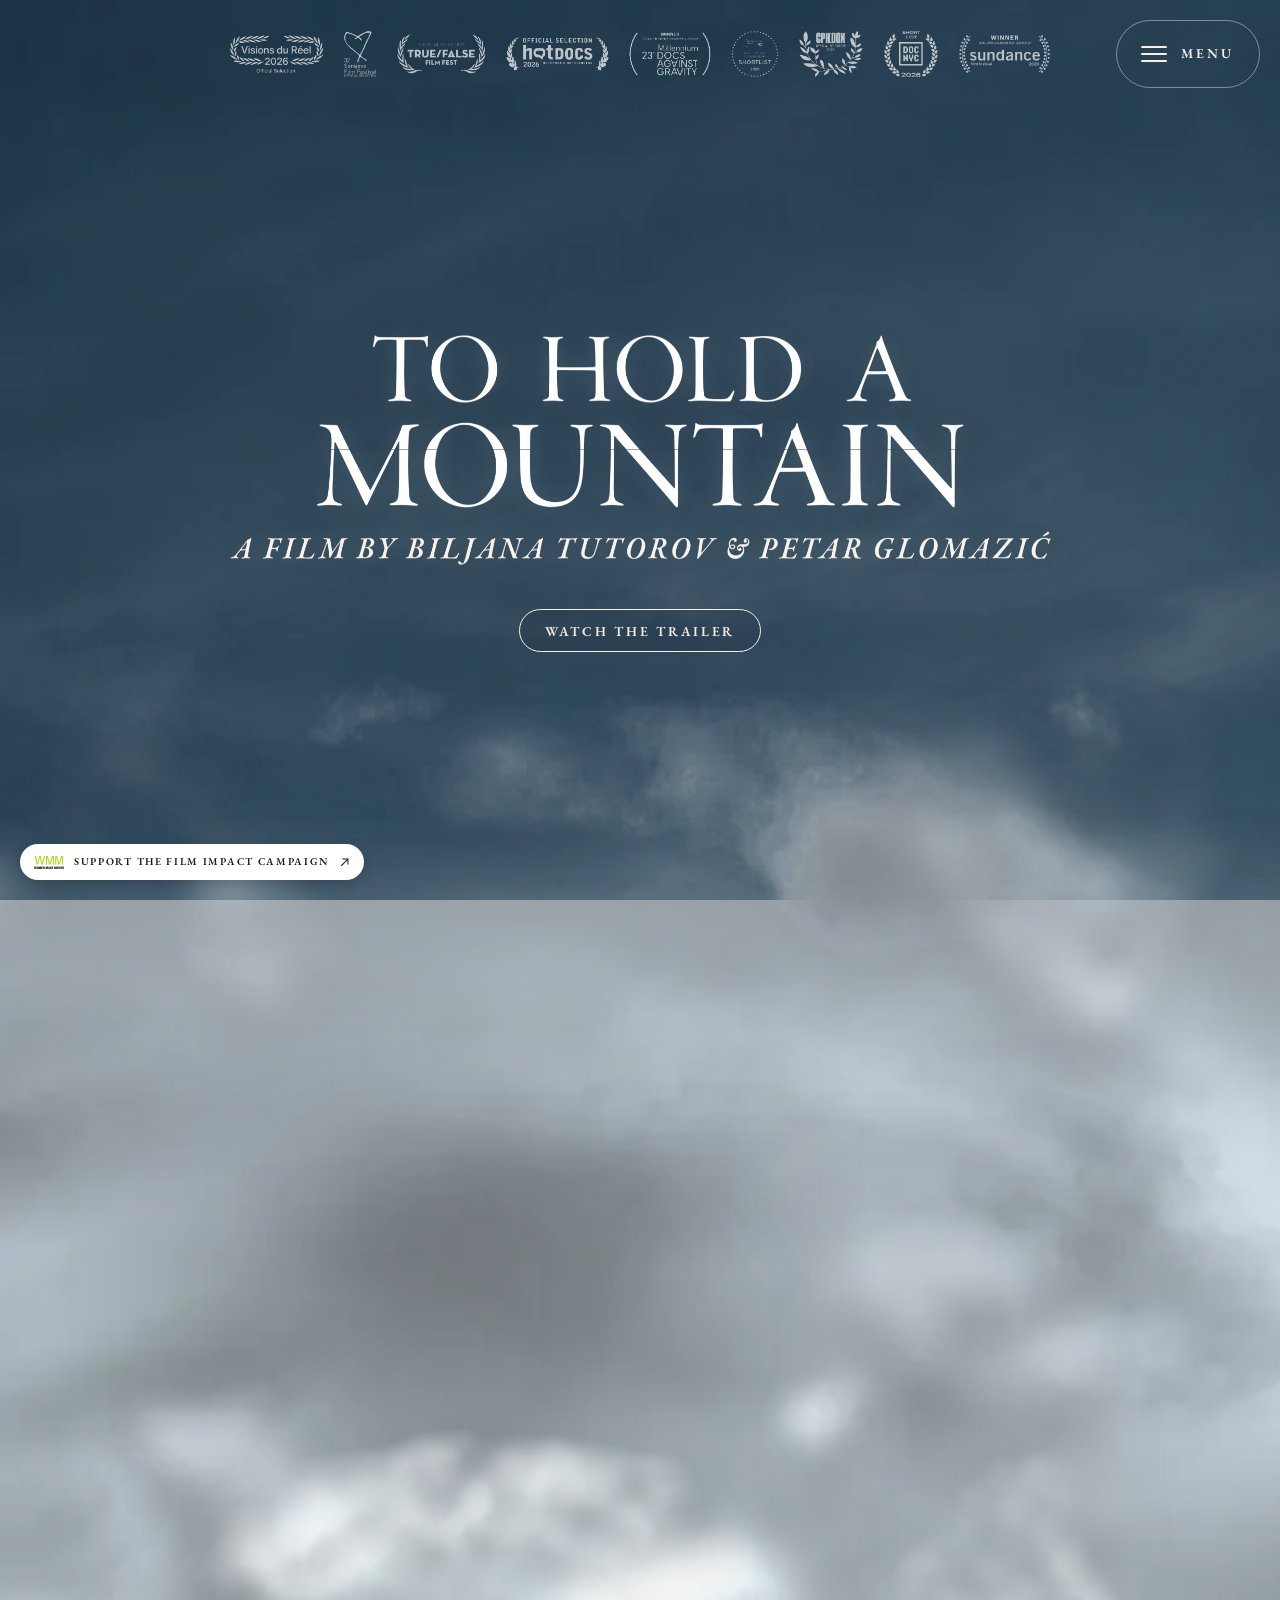
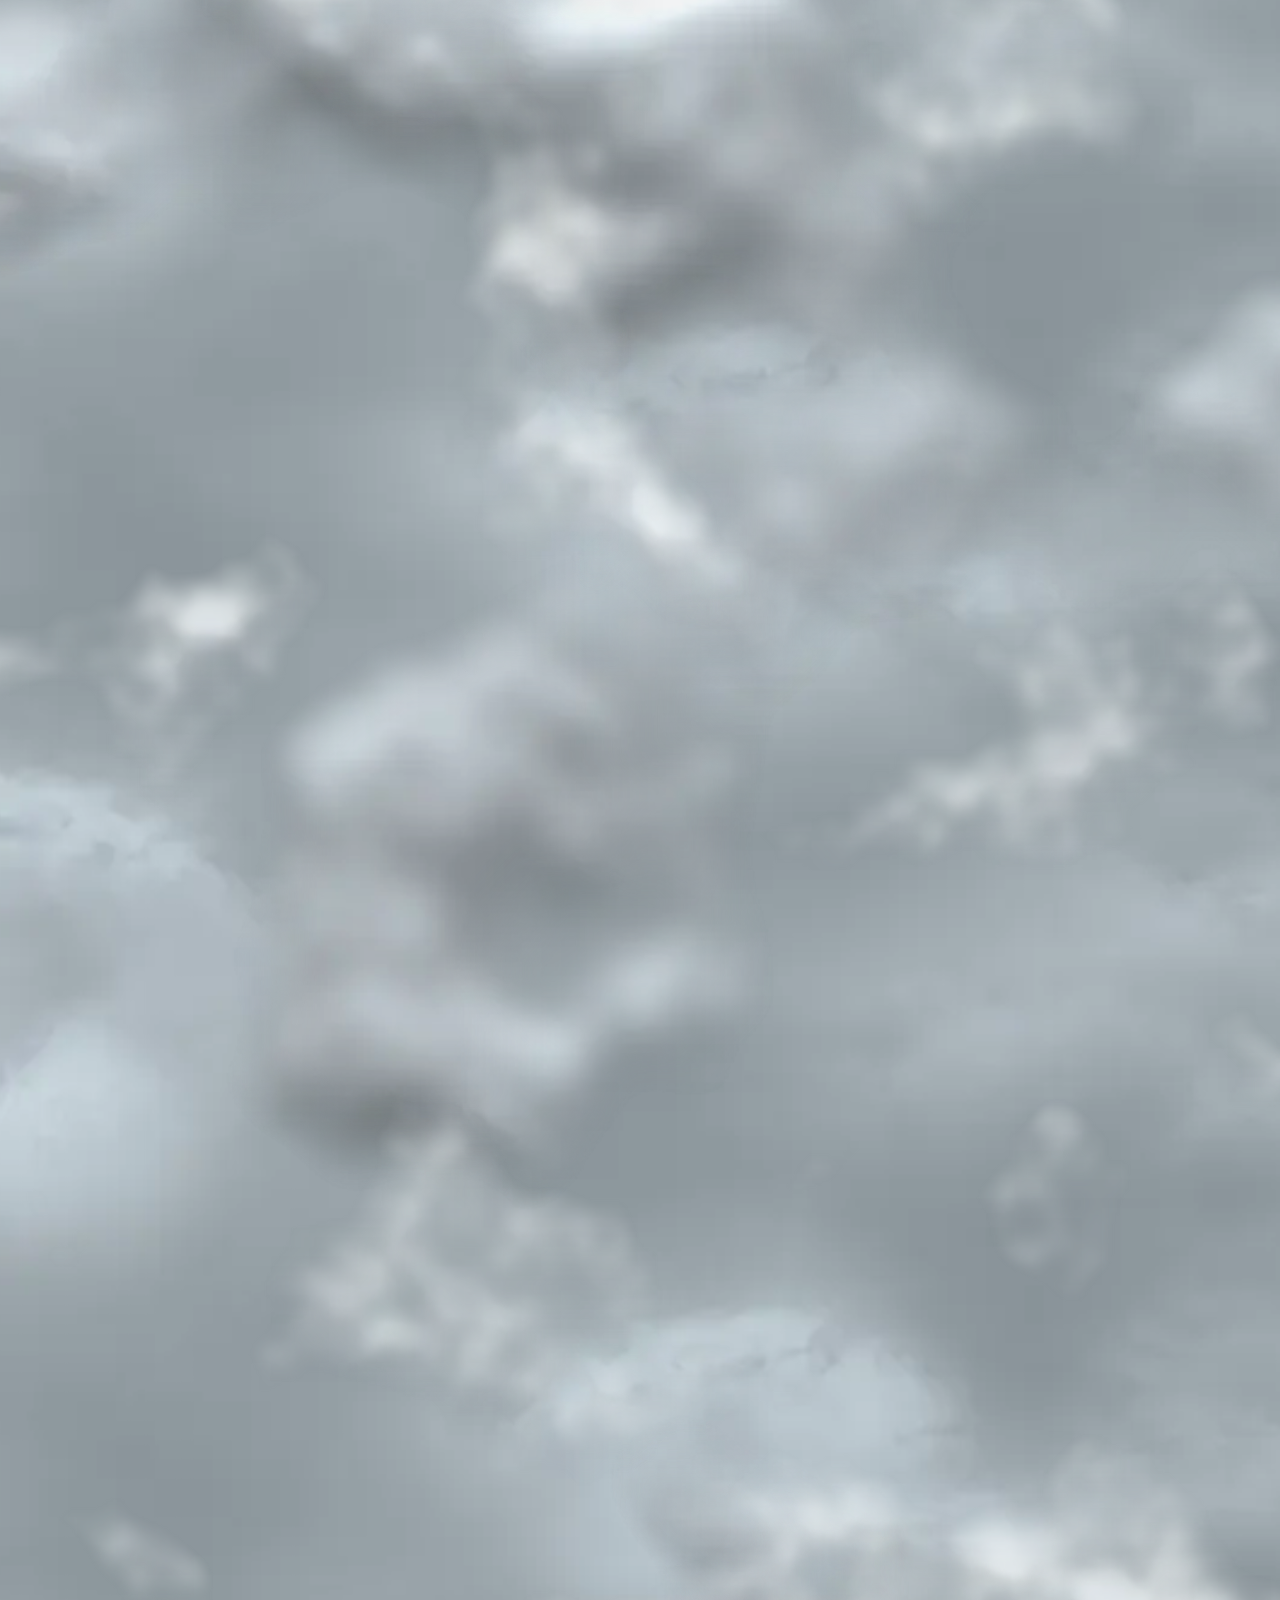
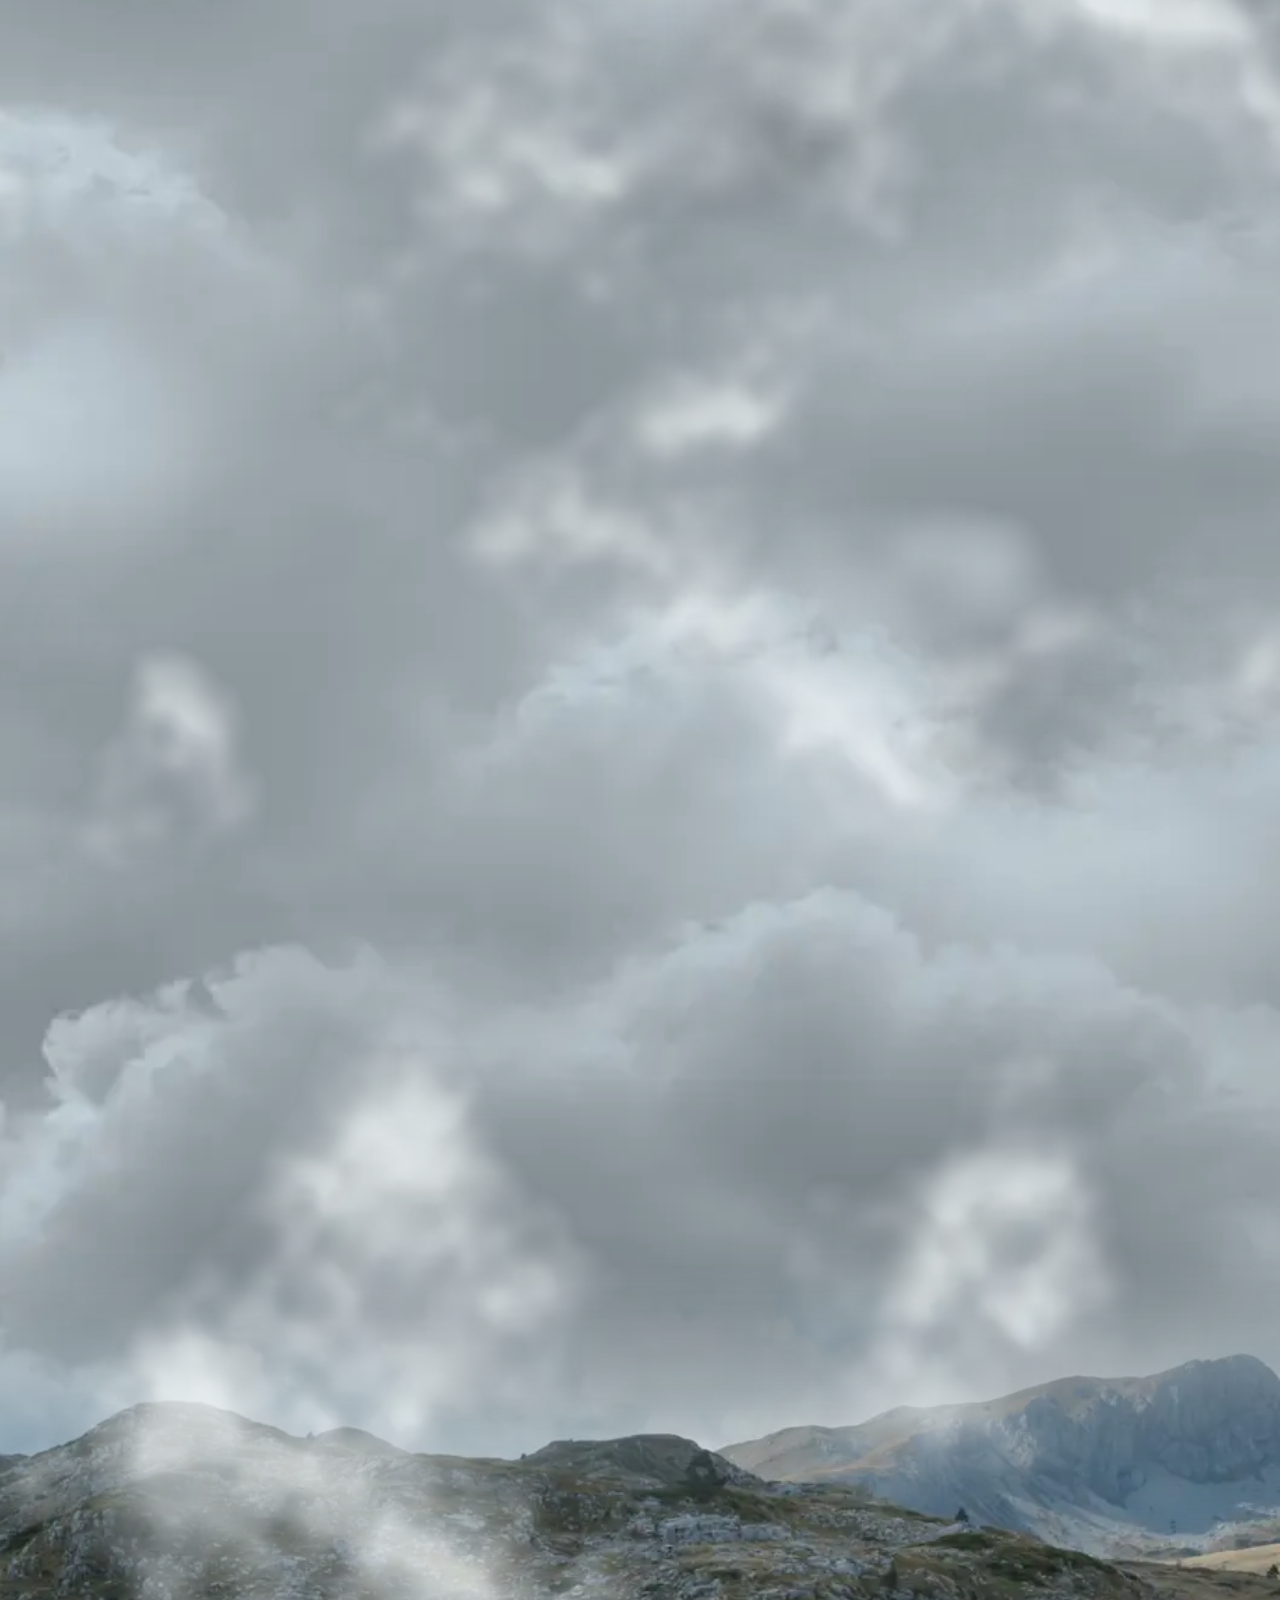
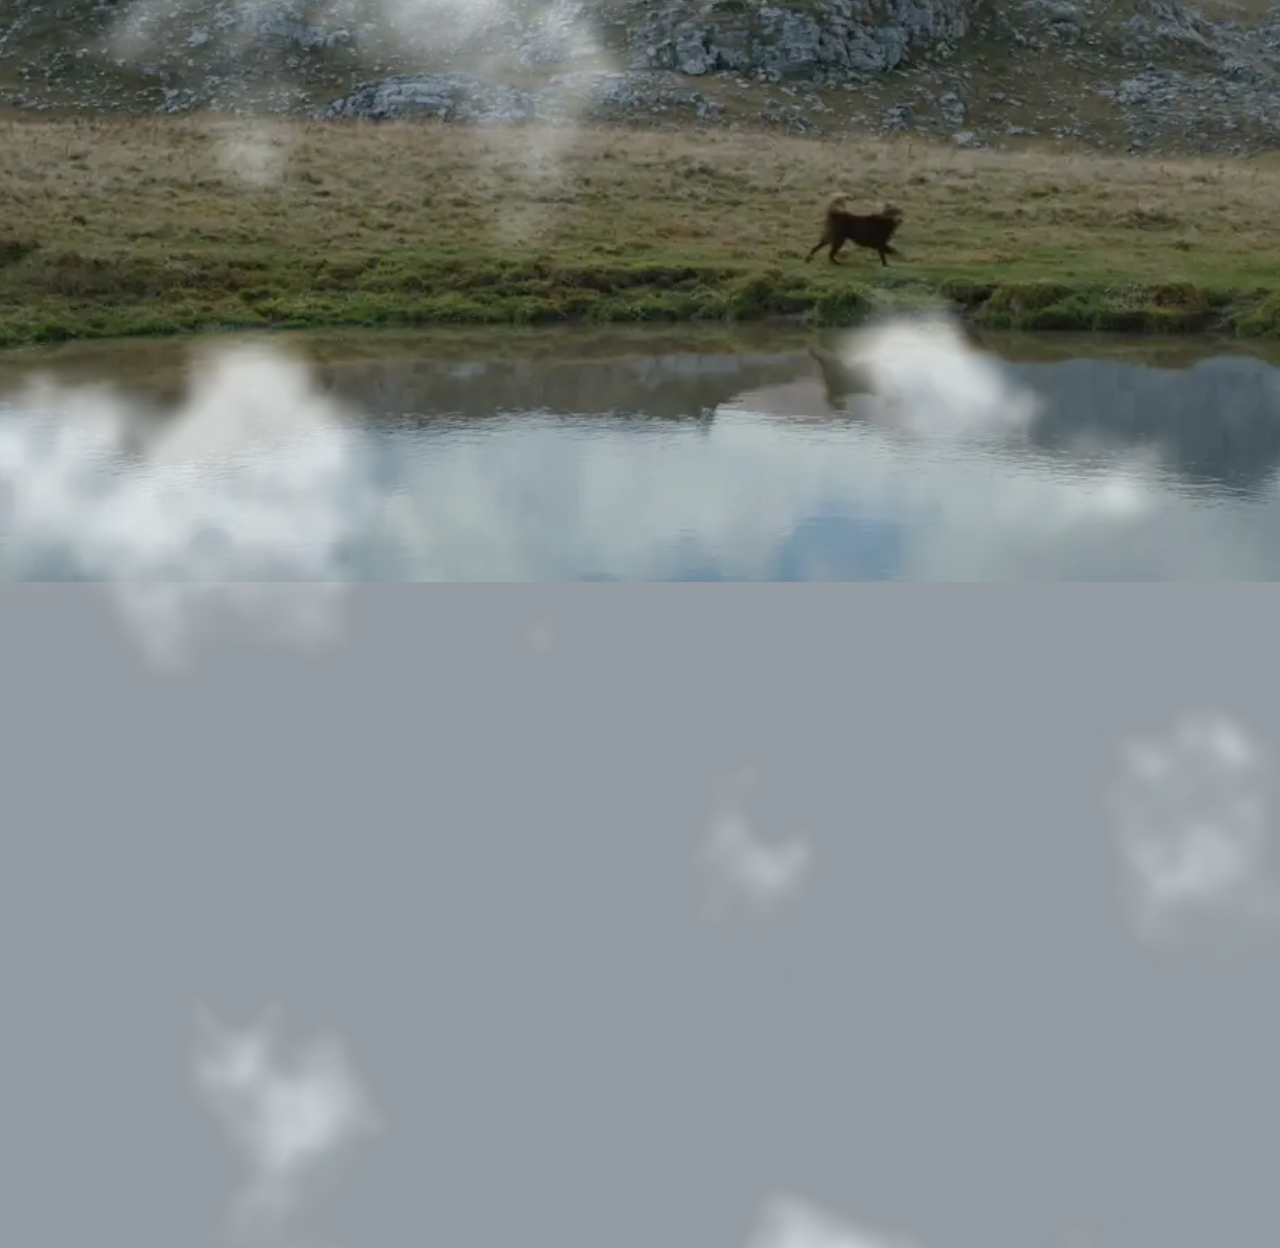
==== commit b7ca781e: "Password screen removed: every page opens straight away (gate.js, its styles and its script tags gon" ====
--- a/public/index.html
+++ b/public/index.html
@@ -11,7 +11,6 @@
   <link rel="preconnect" href="https://fonts.gstatic.com" crossorigin>
   <link href="https://fonts.googleapis.com/css2?family=EB+Garamond:ital,wght@0,400;0,600;1,400;1,600&display=swap" rel="stylesheet">
   <link rel="stylesheet" href="site.css">
-  <script src="gate.js"></script>
   <link rel="stylesheet" href="style.css">
   <!-- With JavaScript, the page waits behind the loading screen until everything is in. -->
   <script>document.documentElement.classList.add("loading")</script>
@@ -83,10 +82,10 @@
             <h2>Synopsis</h2>
             <p>In the remote highlands of Montenegro’s Sinjajevina plateau, Gara and her thirteen-year-old daughter Nada return to their ancestral pastures every summer, where they herd animals, gather herbs and live in symbiosis with the mountain they call “Mother.” But their fragile world comes under threat when the Montenegrin government advances plans for a NATO-backed military training ground in the heart of this protected landscape. Gara emerges as an unexpected leader in the fight to defend Sinjajevina but, as Nada grows into young womanhood, the encroaching violence on the land awakens questions about her past, her future and the cycle of harm within her family she hopes to break.</p>
             <div class="buttons">
-              <a class="button" href="about.html">About the film</a>
+              <a class="button" href="about.html">About the Film</a>
               <a class="button" href="https://www.youtube.com/watch?v=SKabqo5MiE8" data-trailer>Watch the trailer</a>
             </div>
-            <p class="release">Opens in US theaters December 16, 2026<br>Debuts on HBO in early 2027</p>
+            <p class="release"><a href="theatrical.html">Opens in US theaters December 16, 2026</a><br>Debuts on HBO in early 2027</p>
           </div>
         </div>
         </div>
@@ -122,6 +121,14 @@
   <div class="cloud-layer clouds-mid" aria-hidden="true"><div></div></div>
   <div class="cloud-layer clouds-veil" aria-hidden="true"><div></div></div>
 
+  <!-- Bottom left the whole way down, until the synopsis comes in (main.js): the film's
+       impact campaign, sponsored by Women Make Movies. -->
+  <a class="support" href="https://www.wmm.com/sponsored-project/the-last-nomads/" target="_blank" rel="noopener">
+    <span class="support-logo"><img src="wmm-logo.webp" width="240" height="103" alt="Women Make Movies"></span>
+    <span class="support-label"><span>Support the film</span> <span>impact campaign</span></span>
+    <svg class="support-arrow" viewBox="0 0 16 16" aria-hidden="true"><path d="M5 3h8v8M13 3 3 13" fill="none" stroke="currentColor" stroke-width="1.5"/></svg>
+  </a>
+
   <script src="menu.js"></script>
   <script src="trailer.js"></script>
   <script src="main.js"></script>
--- a/public/site.css
+++ b/public/site.css
@@ -15,11 +15,10 @@
 /* One solid colour, no gradient: iPhone Safari fills the bands around its address bar
    (top and bottom) with the page's colour, so they match it. (Home: style.css.) */
 html { background: var(--olive-deep); color: var(--ink); }
-/* The menu page, and the trailer or the password screen while they cover a page: their
+/* The menu page, and the trailer while it covers a page: their
    own colour, for Safari's bands. */
 html.menu-page, .menu-page body { background: #2c2c1c; } /* the menu, a page of its own (menu.js) */
 html.trailer-open, .trailer-open body { background-color: #0c0c08; }
-html.locked, .locked body { background-color: var(--olive-deep); }
 body { background: var(--olive-deep); color: var(--ink); }
 
 body {
@@ -258,57 +257,3 @@
 .trailer-close span:first-child { transform: rotate(45deg); }
 .trailer-close span:last-child { transform: rotate(-45deg); }
 .trailer-close:focus-visible { outline: 2px solid var(--cream); outline-offset: 4px; }
-
-/* ---------- Password screen (gate.js) ---------- */
-
-.locked { overflow: hidden; } /* the page stays where it was */
-.locked body > :not(.gate) { visibility: hidden; }
-.gate {
-  position: fixed;
-  inset: 0;
-  z-index: 100;
-  display: grid;
-  place-content: center;
-  justify-items: center;
-  gap: 14px;
-  padding: 16px;
-  background: var(--olive-deep);
-  text-align: center;
-  transition: opacity 0.5s ease;
-}
-.gate.leaving { opacity: 0; pointer-events: none; }
-.gate-title {
-  margin-bottom: 1.6rem;
-  font-size: clamp(1.4rem, 4vw, 2rem);
-  letter-spacing: 0.22em;
-  text-transform: uppercase;
-  color: var(--ink);
-}
-.gate-label {
-  font-size: 0.75rem;
-  font-weight: 600;
-  letter-spacing: 0.24em;
-  text-transform: uppercase;
-  color: var(--muted);
-}
-.gate-input {
-  width: min(280px, 80vw);
-  padding: 0.7em 1em;
-  border: 1px solid rgba(246, 239, 230, 0.5);
-  border-radius: 999px;
-  background: rgba(20, 20, 10, 0.2);
-  color: var(--ink);
-  font: inherit;
-  font-size: 1.1rem;
-  text-align: center;
-  letter-spacing: 0.1em;
-  outline: none;
-}
-.gate-input:focus { border-color: var(--ink); }
-.gate-button { margin-top: 0.4rem; background: transparent; cursor: pointer; font-family: inherit; }
-.gate-error { min-height: 1.4em; font-style: italic; color: var(--cream); }
-.gate.shake .gate-input { animation: gate-shake 0.4s; }
-@keyframes gate-shake {
-  20%, 60% { transform: translateX(-8px); }
-  40%, 80% { transform: translateX(8px); }
-}
--- a/public/style.css
+++ b/public/style.css
@@ -444,6 +444,8 @@
   text-transform: uppercase;
   color: var(--ink);
 }
+.synopsis .release a { color: inherit; text-decoration: underline; text-underline-offset: 0.3em; text-decoration-thickness: 1px; }
+.synopsis .release a:hover { text-decoration-thickness: 2px; }
 .watch { background: rgba(20, 30, 40, 0.15); }
 /* Phones: stacked, taller than the screen: the poster full width, then the heading, the
    synopsis, the two buttons and the footer. It stays inside the pinned video's box (cut
@@ -464,3 +466,46 @@
   .synopsis .button { padding: 0.8em 1.1em; font-size: 0.72rem; letter-spacing: 0.14em; }
   .film-story .site-footer { position: static; margin-top: 56px; padding: 16px 0 24px; }
 }
+
+/* The impact campaign: a small white pill, fixed at the bottom left from the start
+   until the video starts to blur (main.js adds .away): the Women Make Movies logo, the
+   words, an arrow (another site). */
+.support {
+  position: fixed;
+  left: 20px;
+  bottom: calc(20px + env(safe-area-inset-bottom, 0px));
+  z-index: 30;
+  height: 36px;
+  display: flex;
+  align-items: center;
+  gap: 10px;
+  padding: 0 14px 0 14px;
+  border-radius: 999px;
+  background: #fff;
+  color: #1d1d16;
+  font-family: var(--serif);
+  text-decoration: none;
+  box-shadow: 0 2px 12px rgba(0, 0, 0, 0.18);
+  transition: opacity 0.4s, visibility 0.4s, transform 0.3s;
+}
+.support:hover { transform: scale(1.05); }
+.support:focus-visible { outline: 2px solid var(--cream); outline-offset: 4px; }
+.support.away, .loading .support { opacity: 0; visibility: hidden; }
+.support-logo { flex: none; display: flex; }
+.support-logo img { display: block; width: auto; height: 13px; }
+.support-label {
+  font-size: 0.66rem;
+  font-weight: 600;
+  letter-spacing: 0.16em;
+  text-transform: uppercase;
+  line-height: 1.3;
+}
+.support-arrow { flex: none; width: 11px; height: 11px; }
+@media (max-width: 767px) {
+  /* smaller still, the words on two lines */
+  .support { left: 16px; bottom: calc(16px + env(safe-area-inset-bottom, 0px)); height: 34px; gap: 8px; padding: 0 12px 0 12px; }
+  .support-logo img { height: 11px; }
+  .support-label { font-size: 0.56rem; letter-spacing: 0.13em; }
+  .support-label span { display: block; }
+  .support-arrow { width: 10px; height: 10px; }
+}
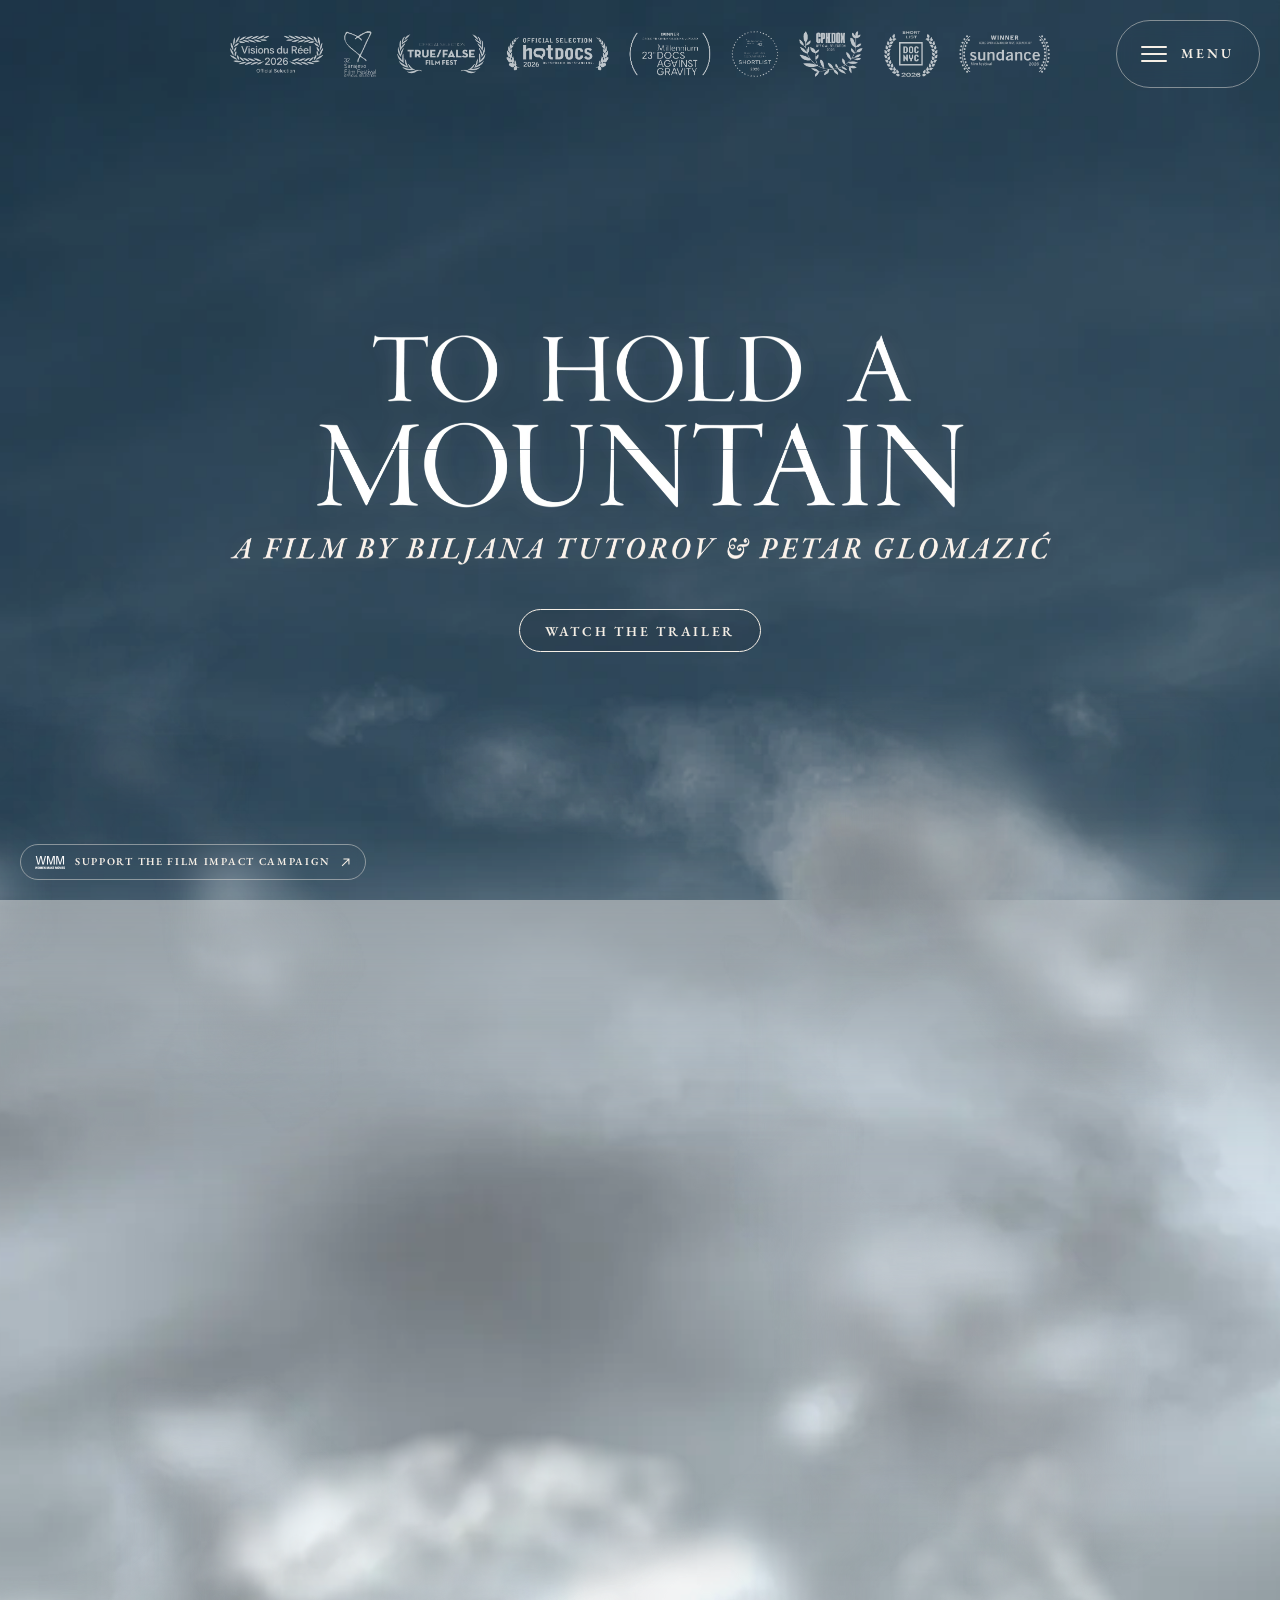
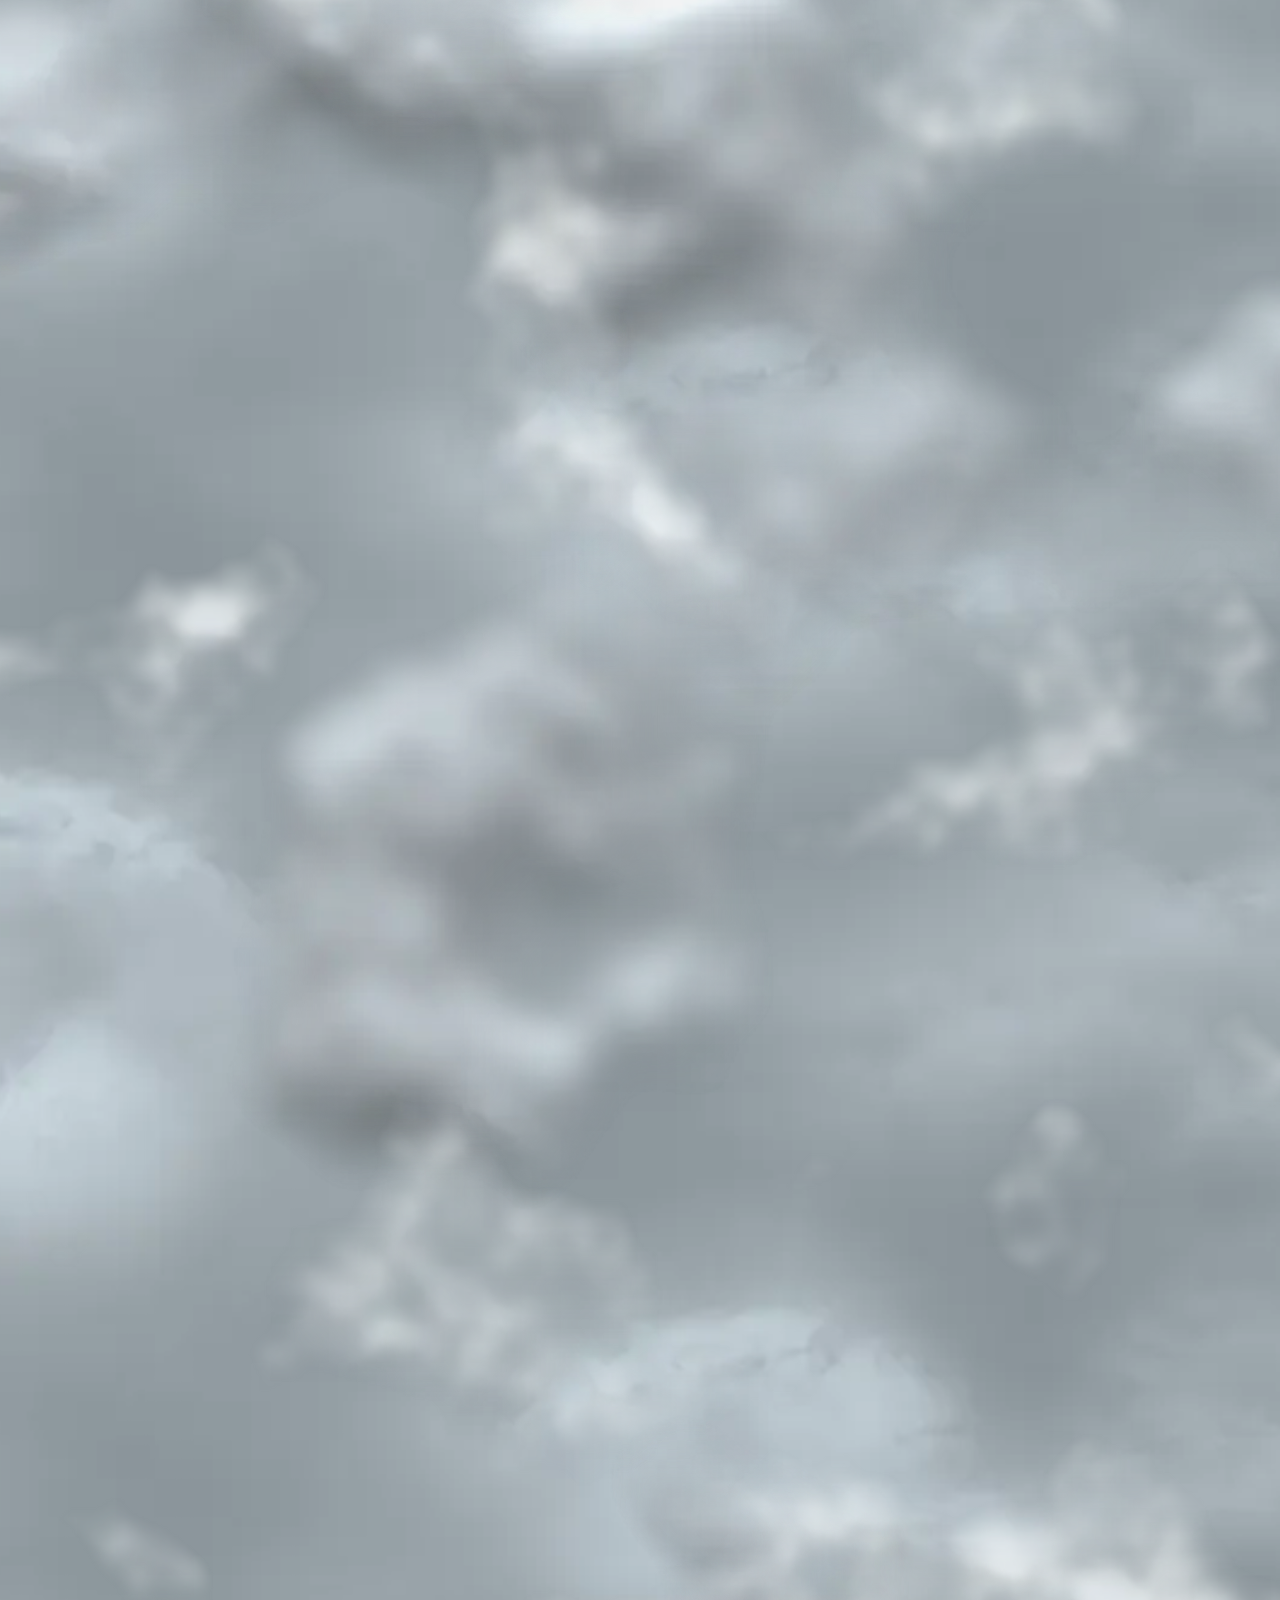
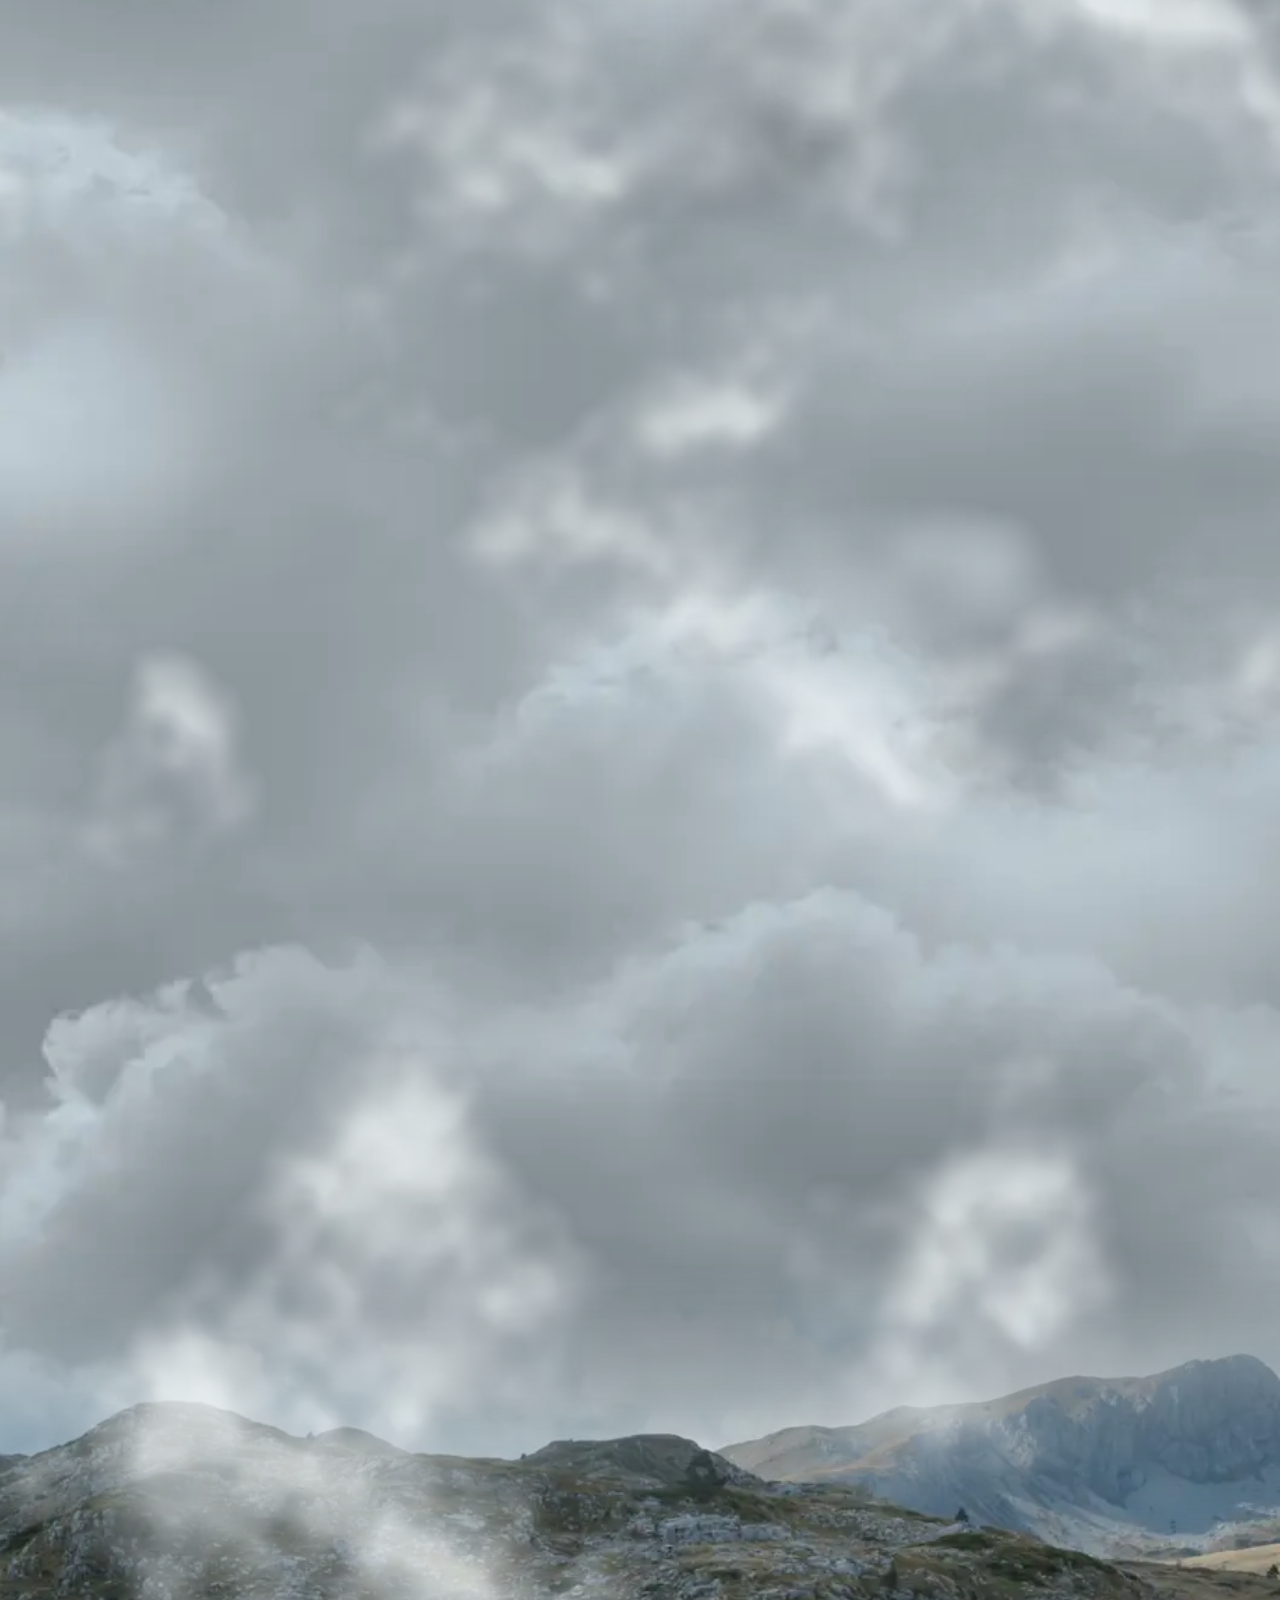
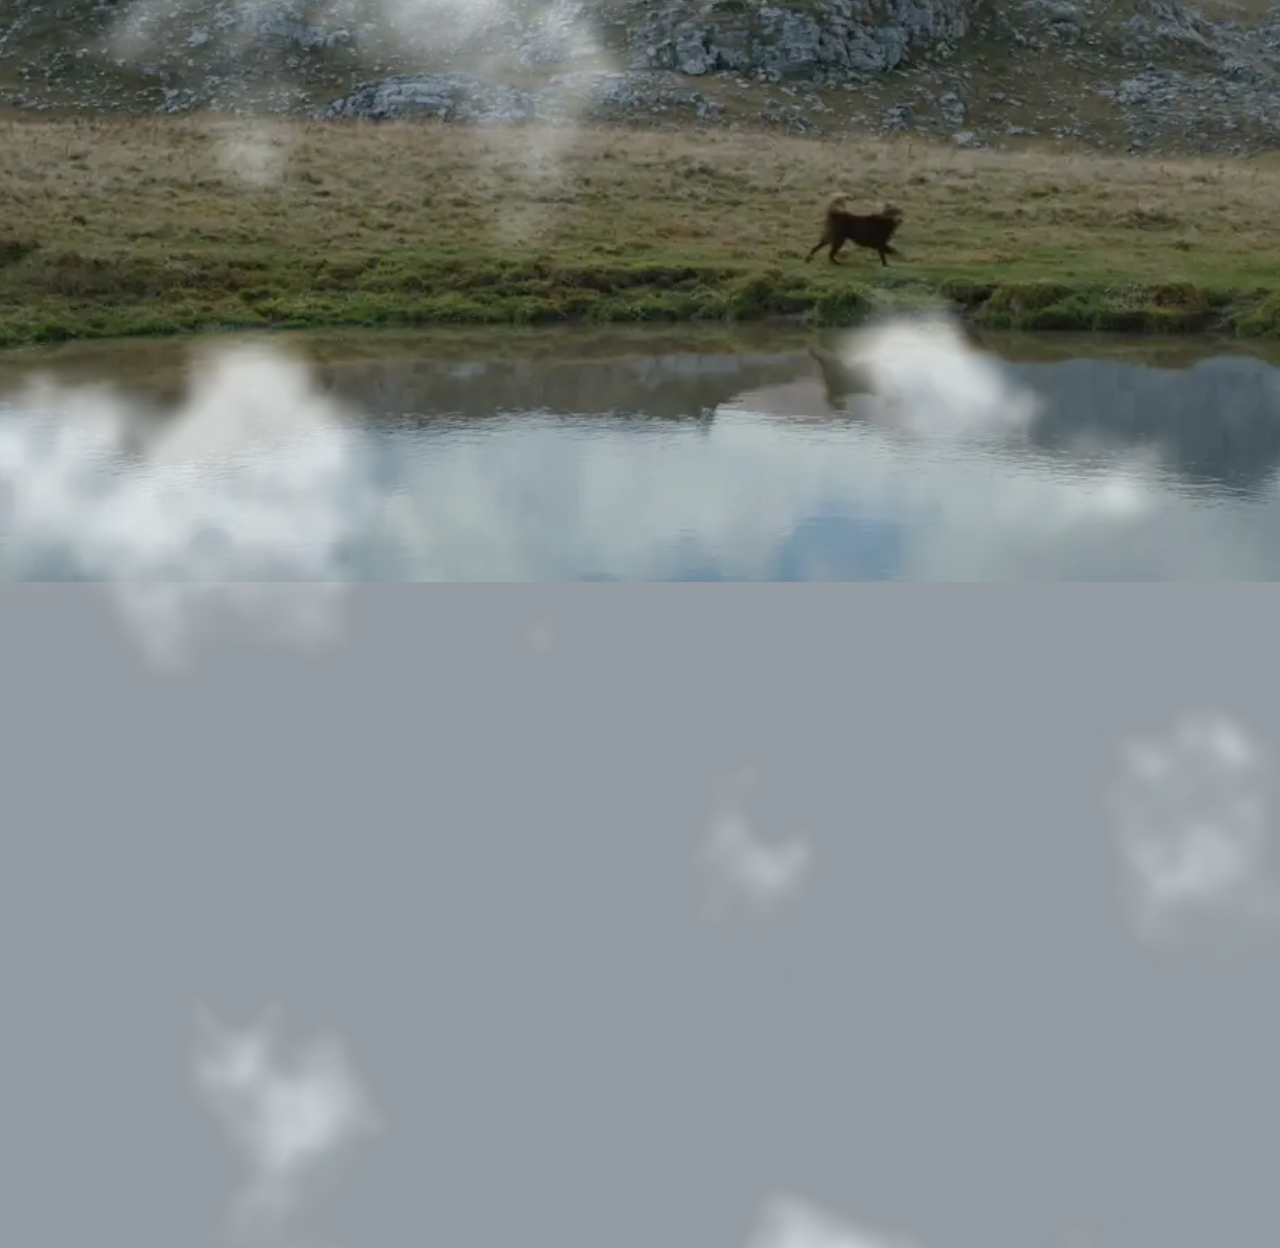
==== commit a88d964e: "Release lines smaller on phones, one row each (Opens in US theaters… went on two). Social preview: t" ====
--- a/public/index.html
+++ b/public/index.html
@@ -4,6 +4,17 @@
   <meta charset="utf-8">
   <meta name="viewport" content="width=device-width, initial-scale=1, viewport-fit=cover">
   <title>To Hold a Mountain</title>
+  <!-- What Facebook, WhatsApp, LinkedIn, X show when the page is shared: the logo on the sky. -->
+  <meta property="og:type" content="website">
+  <meta property="og:site_name" content="To Hold a Mountain">
+  <meta property="og:title" content="To Hold a Mountain">
+  <meta property="og:description" content="In the remote highlands of Montenegro, a shepherd mother and daughter proudly defend their ancestral mountain from the threat of becoming a NATO military training ground. A film by Biljana Tutorov &amp; Petar Glomazić.">
+  <meta property="og:url" content="https://toholdamountain.com/">
+  <meta property="og:image" content="https://toholdamountain.com/og-image.jpg">
+  <meta property="og:image:width" content="1200">
+  <meta property="og:image:height" content="630">
+  <meta property="og:image:alt" content="To Hold a Mountain — a film by Biljana Tutorov &amp; Petar Glomazić">
+  <meta name="twitter:card" content="summary_large_image">
   <meta name="description" content="To Hold a Mountain — a film by Biljana Tutorov & Petar Glomazić.">
   <link rel="icon" href="favicon.png" type="image/png" sizes="192x192">
   <link rel="apple-touch-icon" href="apple-touch-icon.png">
--- a/public/style.css
+++ b/public/style.css
@@ -446,6 +446,8 @@
 }
 .synopsis .release a { color: inherit; text-decoration: underline; text-underline-offset: 0.3em; text-decoration-thickness: 1px; }
 .synopsis .release a:hover { text-decoration-thickness: 2px; }
+/* Phones: a little smaller, so each line fits on one row (from 375 wide). */
+@media (max-width: 767px) { .synopsis .release { font-size: 0.69rem; } }
 .watch { background: rgba(20, 30, 40, 0.15); }
 /* Phones: stacked, taller than the screen: the poster full width, then the heading, the
    synopsis, the two buttons and the footer. It stays inside the pinned video's box (cut
@@ -467,7 +469,8 @@
   .film-story .site-footer { position: static; margin-top: 56px; padding: 16px 0 24px; }
 }
 
-/* The impact campaign: a small white pill, fixed at the bottom left from the start
+/* The impact campaign: a small see-through pill like MENU (a thin light border, the
+   page behind blurred), fixed at the bottom left from the start
    until the video starts to blur (main.js adds .away): the Women Make Movies logo, the
    words, an arrow (another site). */
 .support {
@@ -481,18 +484,20 @@
   gap: 10px;
   padding: 0 14px 0 14px;
   border-radius: 999px;
-  background: #fff;
-  color: #1d1d16;
+  border: 1px solid rgba(246, 239, 230, 0.45);
+  background: transparent;
+  -webkit-backdrop-filter: blur(8px);
+  backdrop-filter: blur(8px);
+  color: var(--ink);
   font-family: var(--serif);
   text-decoration: none;
-  box-shadow: 0 2px 12px rgba(0, 0, 0, 0.18);
   transition: opacity 0.4s, visibility 0.4s, transform 0.3s;
 }
 .support:hover { transform: scale(1.05); }
 .support:focus-visible { outline: 2px solid var(--cream); outline-offset: 4px; }
 .support.away, .loading .support { opacity: 0; visibility: hidden; }
 .support-logo { flex: none; display: flex; }
-.support-logo img { display: block; width: auto; height: 13px; }
+.support-logo img { display: block; width: auto; height: 13px; filter: brightness(0) invert(1); } /* white, like the words */
 .support-label {
   font-size: 0.66rem;
   font-weight: 600;
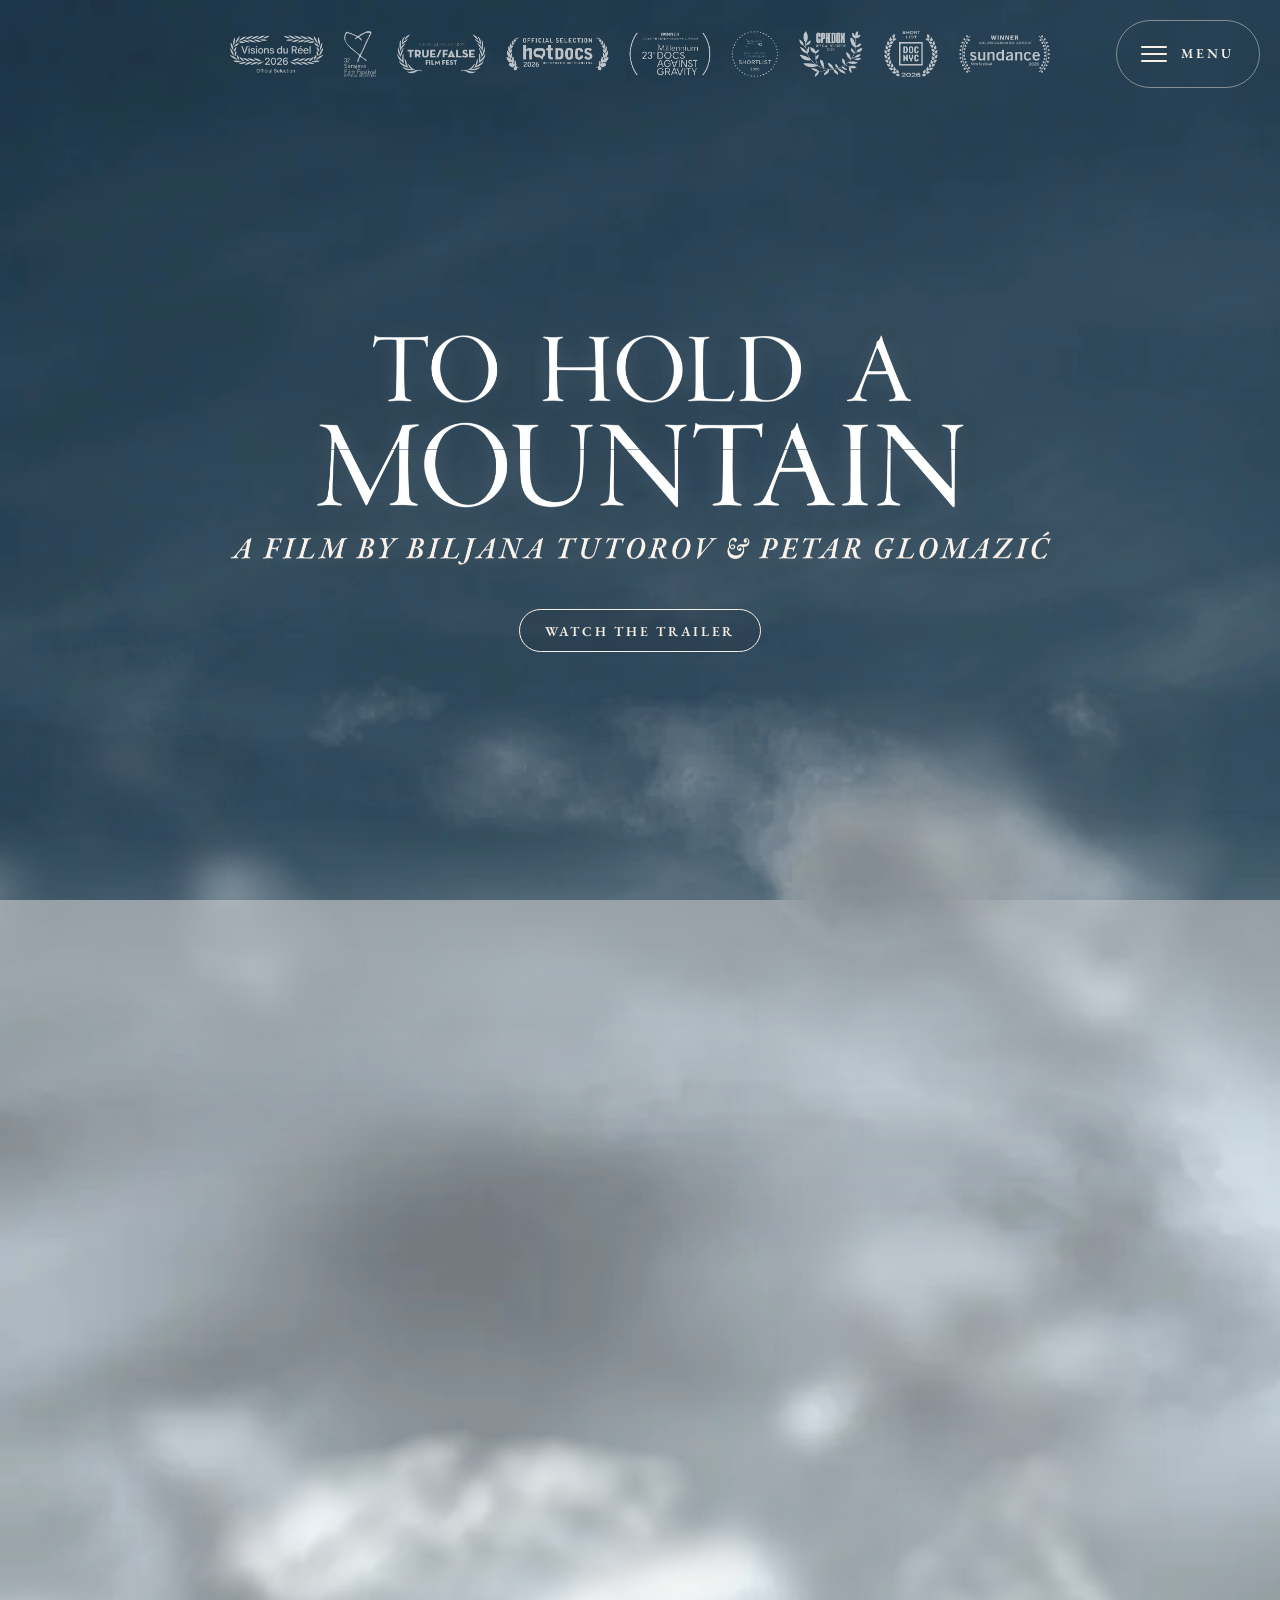
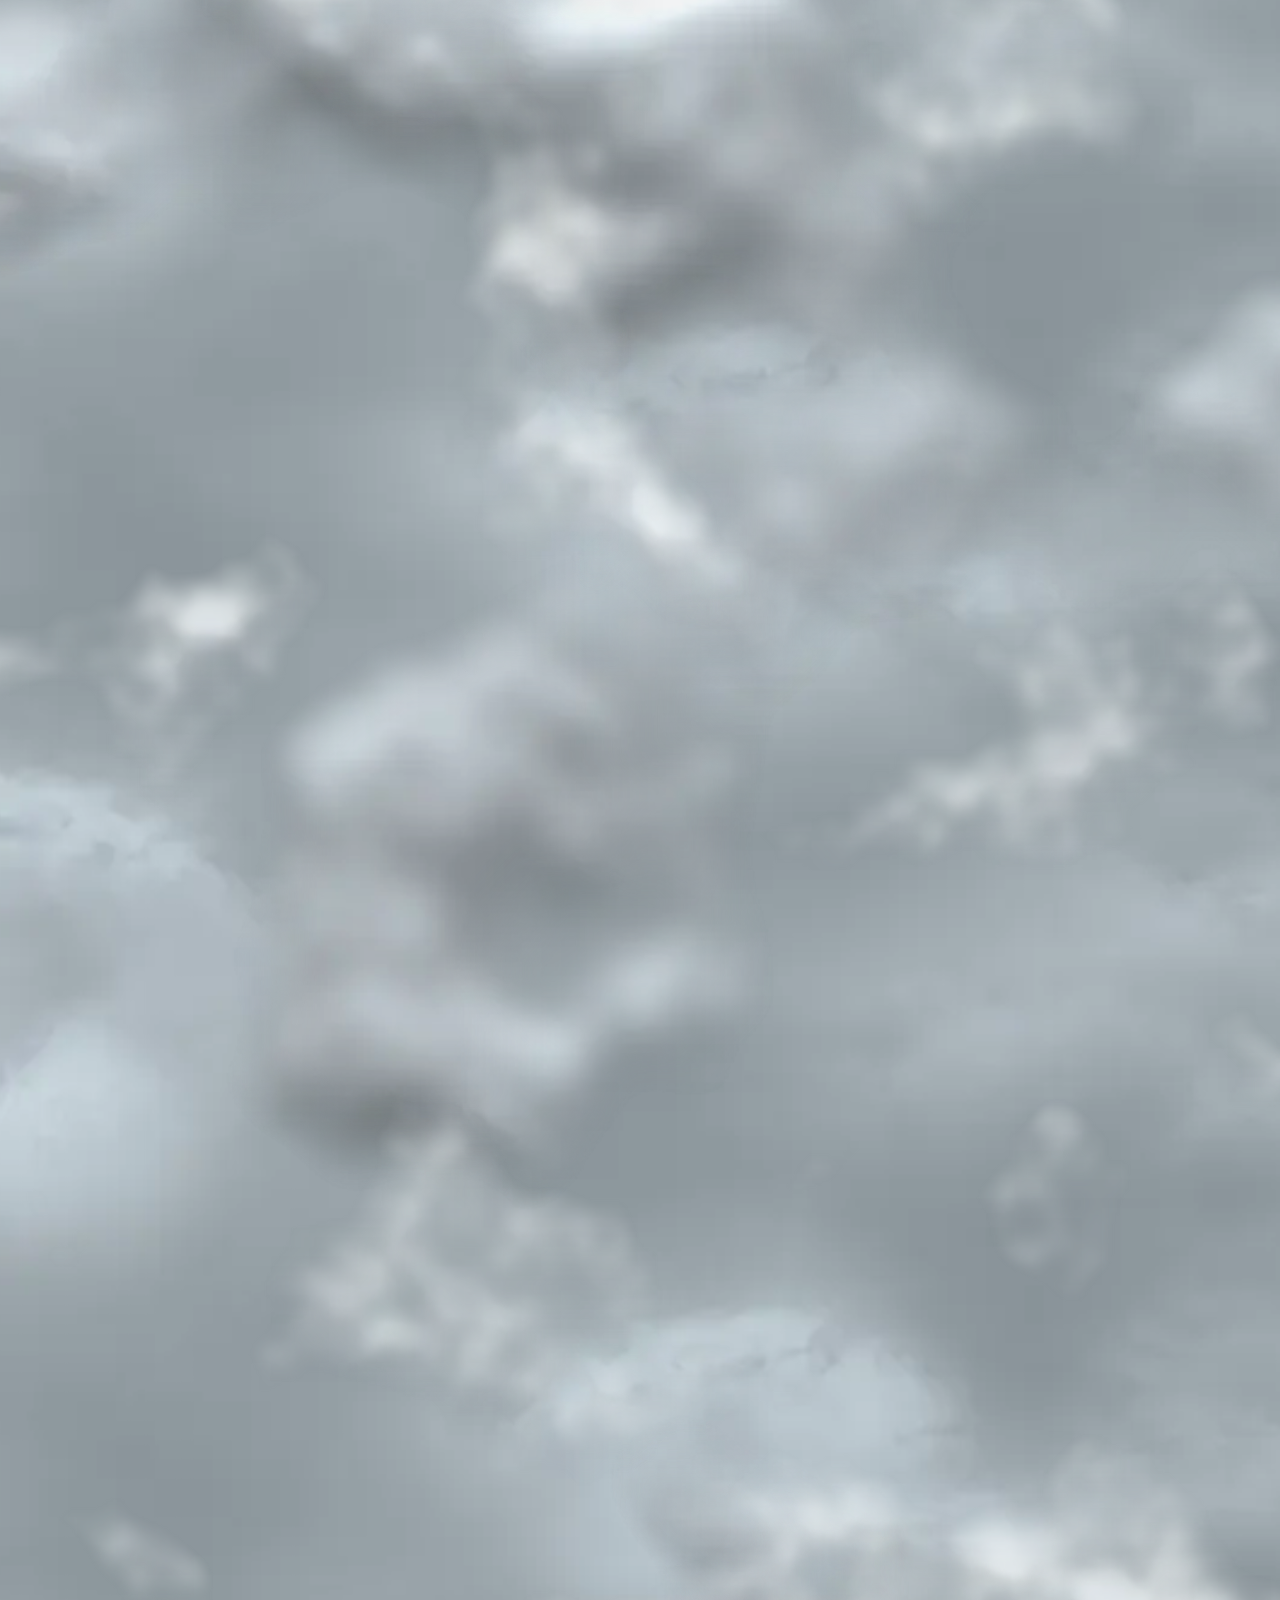
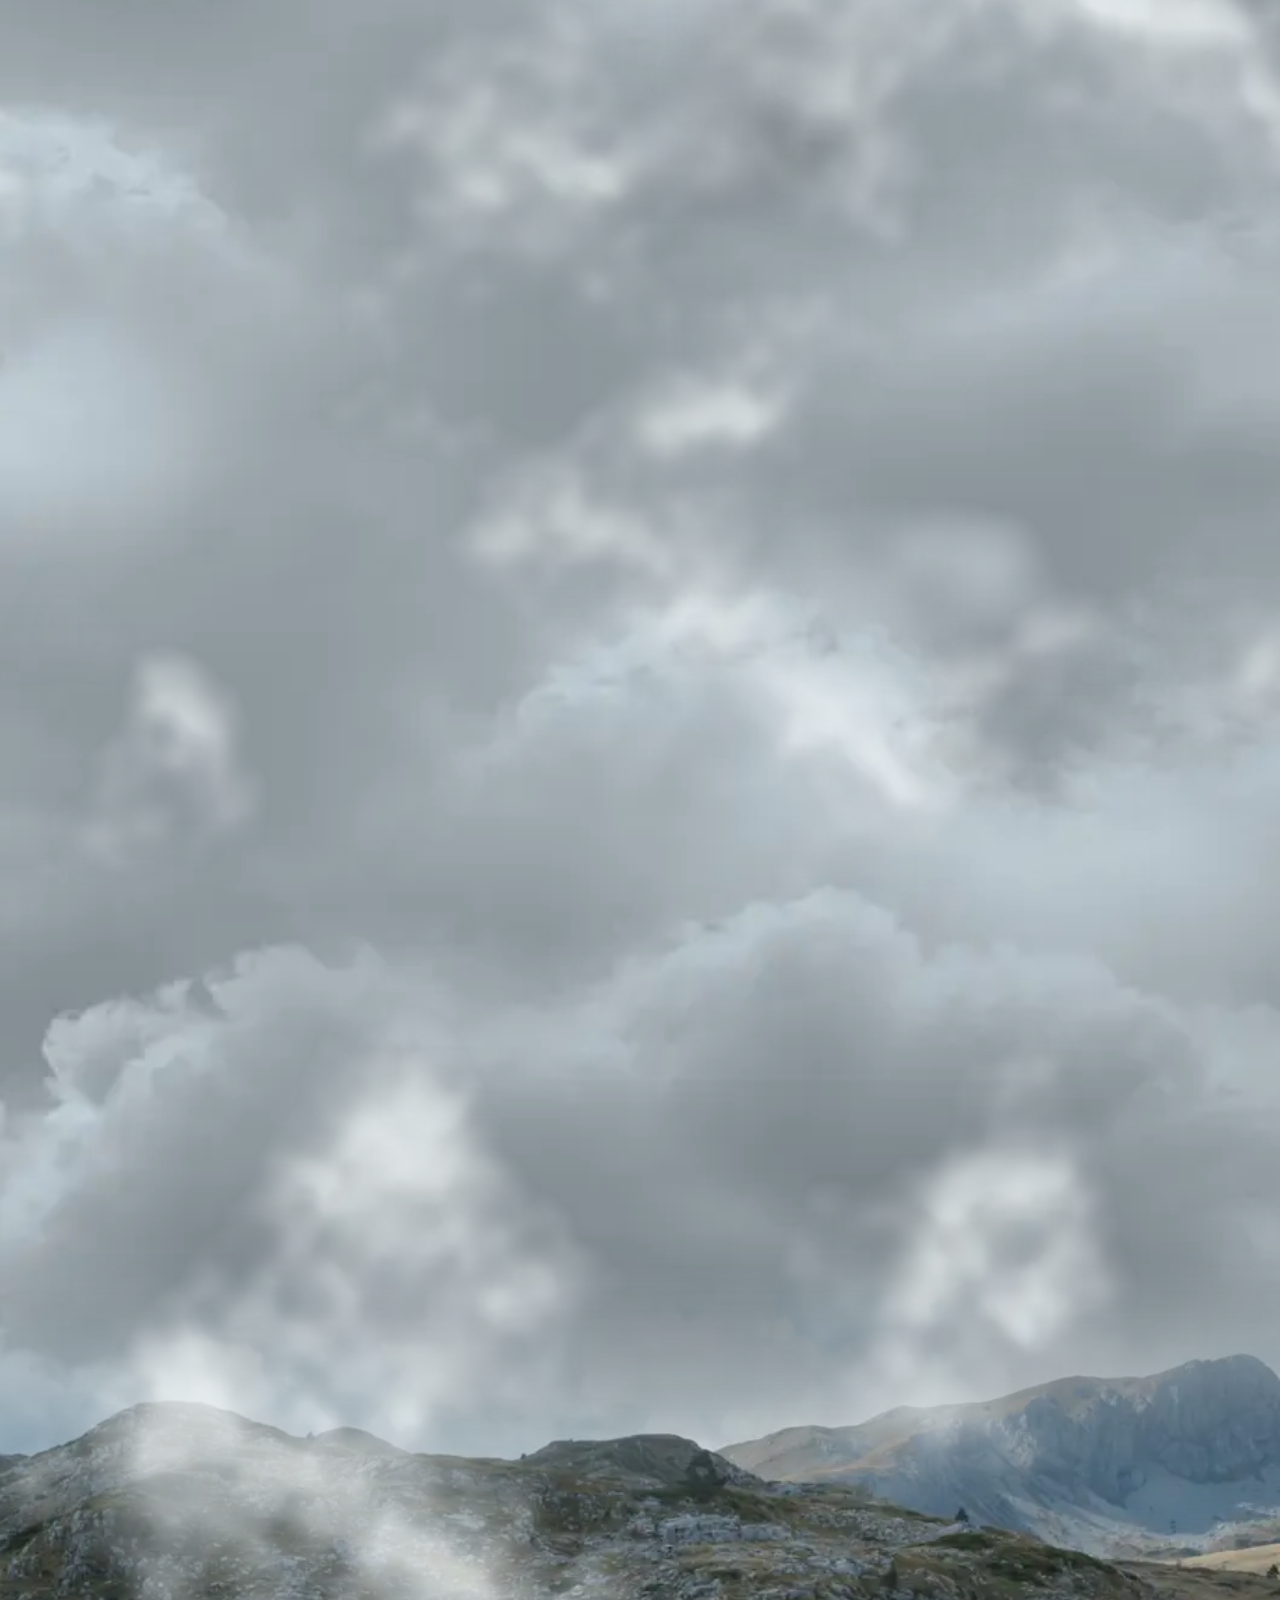
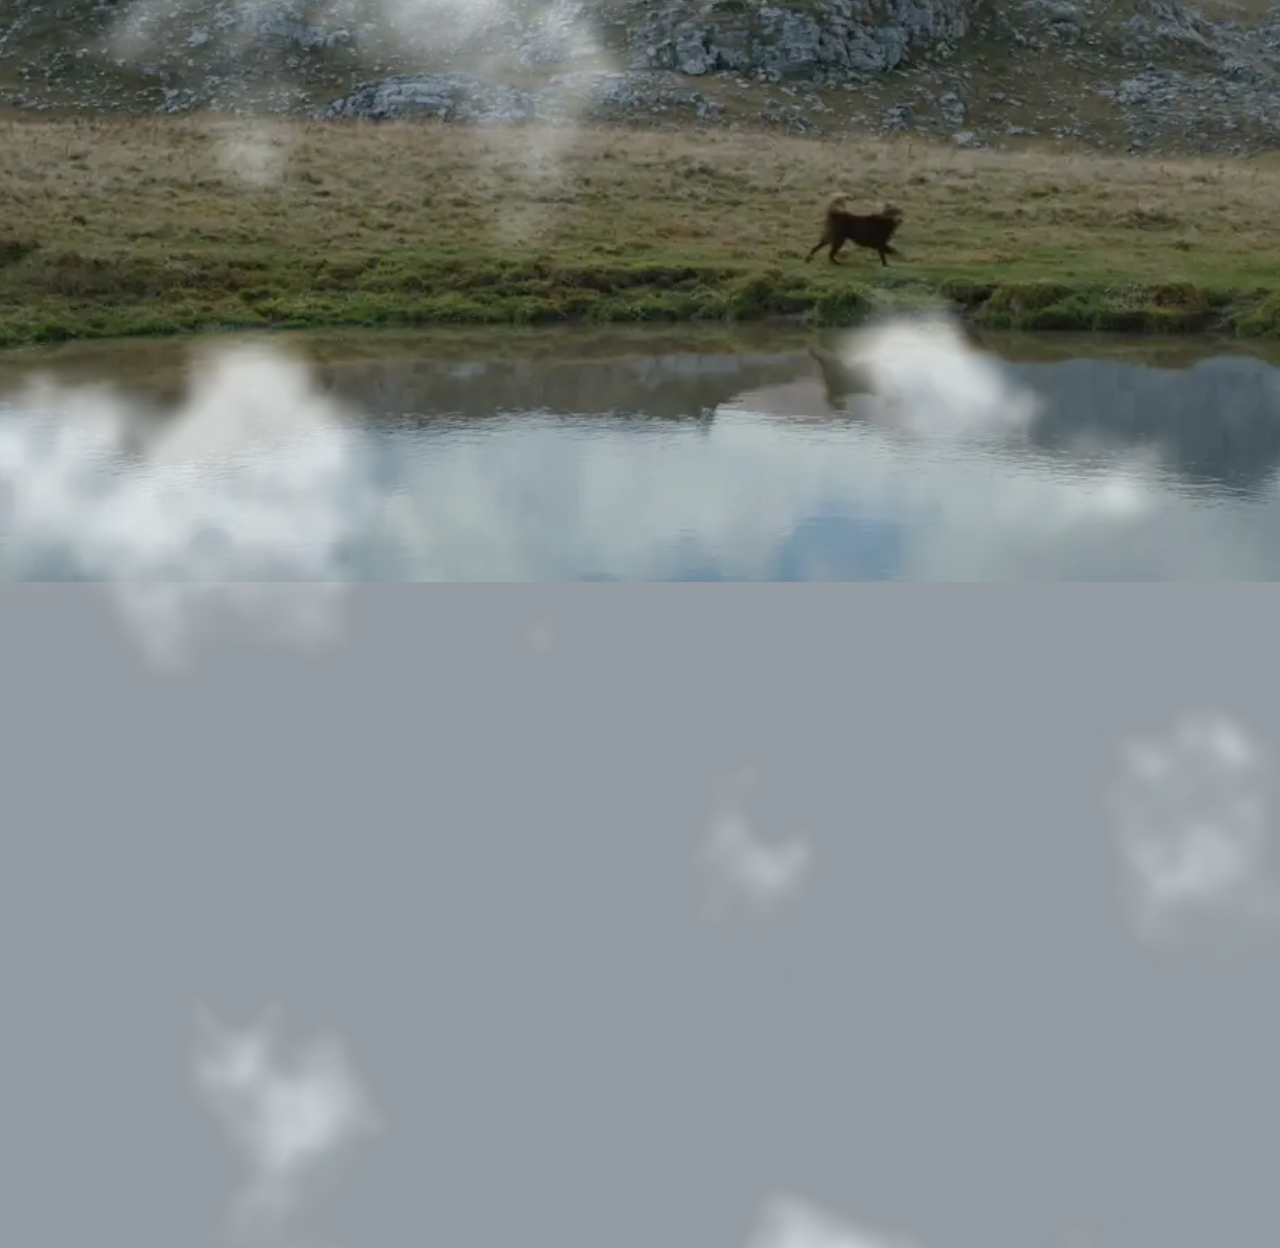
==== commit 5e578b80: "Support the film impact campaign moved into the synopsis, under the release lines, outlined like the" ====
--- a/public/index.html
+++ b/public/index.html
@@ -3,19 +3,20 @@
 <head>
   <meta charset="utf-8">
   <meta name="viewport" content="width=device-width, initial-scale=1, viewport-fit=cover">
-  <title>To Hold a Mountain</title>
+  <title>To Hold a Mountain | Official Website</title>
+  <meta name="description" content="Official website of To Hold a Mountain, a documentary by Biljana Tutorov &amp; Petar Glomazić. In Montenegro&#x27;s Sinjajevina highlands, a shepherd mother and daughter defend their mountain from a NATO military training ground. Winner, World Cinema Grand Jury Prize: Documentary, Sundance 2026.">
+  <link rel="canonical" href="https://toholdamountain.com/">
   <!-- What Facebook, WhatsApp, LinkedIn, X show when the page is shared: the logo on the sky. -->
   <meta property="og:type" content="website">
   <meta property="og:site_name" content="To Hold a Mountain">
-  <meta property="og:title" content="To Hold a Mountain">
-  <meta property="og:description" content="In the remote highlands of Montenegro, a shepherd mother and daughter proudly defend their ancestral mountain from the threat of becoming a NATO military training ground. A film by Biljana Tutorov &amp; Petar Glomazić.">
+  <meta property="og:title" content="To Hold a Mountain | Official Website">
+  <meta property="og:description" content="Official website of To Hold a Mountain, a documentary by Biljana Tutorov &amp; Petar Glomazić. In Montenegro&#x27;s Sinjajevina highlands, a shepherd mother and daughter defend their mountain from a NATO military training ground. Winner, World Cinema Grand Jury Prize: Documentary, Sundance 2026.">
   <meta property="og:url" content="https://toholdamountain.com/">
   <meta property="og:image" content="https://toholdamountain.com/og-image.jpg">
   <meta property="og:image:width" content="1200">
   <meta property="og:image:height" content="630">
   <meta property="og:image:alt" content="To Hold a Mountain — a film by Biljana Tutorov &amp; Petar Glomazić">
   <meta name="twitter:card" content="summary_large_image">
-  <meta name="description" content="To Hold a Mountain — a film by Biljana Tutorov & Petar Glomazić.">
   <link rel="icon" href="favicon.png" type="image/png" sizes="192x192">
   <link rel="apple-touch-icon" href="apple-touch-icon.png">
   <link rel="preconnect" href="https://fonts.googleapis.com">
@@ -25,6 +26,65 @@
   <link rel="stylesheet" href="style.css">
   <!-- With JavaScript, the page waits behind the loading screen until everything is in. -->
   <script>document.documentElement.classList.add("loading")</script>
+  <!-- The film, described for search engines (schema.org). -->
+  <script type="application/ld+json">
+{
+    "@context": "https://schema.org",
+    "@type": "Movie",
+    "name": "To Hold a Mountain",
+    "url": "https://toholdamountain.com/",
+    "image": "https://toholdamountain.com/poster.webp",
+    "genre": "Documentary",
+    "countryOfOrigin": {
+      "@type": "Country",
+      "name": "Montenegro"
+    },
+    "director": [
+      {
+        "@type": "Person",
+        "name": "Biljana Tutorov"
+      },
+      {
+        "@type": "Person",
+        "name": "Petar Glomazić"
+      }
+    ],
+    "description": "In the remote highlands of Montenegro, a shepherd mother and daughter proudly defend their ancestral mountain from the threat of becoming a NATO military training ground, stirring memories of the violence that shattered their family.",
+    "award": "World Cinema Grand Jury Prize: Documentary, Sundance Film Festival 2026",
+    "productionCompany": [
+      {
+        "@type": "Organization",
+        "name": "Wake Up Films"
+      },
+      {
+        "@type": "Organization",
+        "name": "Les Films de L’œil Sauvage"
+      },
+      {
+        "@type": "Organization",
+        "name": "Ardor Films"
+      },
+      {
+        "@type": "Organization",
+        "name": "Cvinger Film"
+      },
+      {
+        "@type": "Organization",
+        "name": "Kinematograf"
+      },
+      {
+        "@type": "Organization",
+        "name": "RTV Slovenija"
+      }
+    ],
+    "sameAs": [
+      "https://www.imdb.com/title/tt39150043",
+      "https://www.themoviedb.org/movie/1596276",
+      "https://www.instagram.com/toholdamountain",
+      "https://www.facebook.com/toholdamountain"
+    ]
+  }
+  </script>
 </head>
 <body>
   <div class="loader" aria-hidden="true">
@@ -43,6 +103,8 @@
   <!-- The logo stays in the middle of the screen over the sky photo; the storm clouds
        scroll up over it, carrying the text, onto the video below, and stay over its
        top while it plays. One block, so the clouds can stay put (sticky) over the video. -->
+  <!-- The page's title for search engines and screen readers (the logo shows it). -->
+  <h1 class="visually-hidden">To Hold a Mountain — a documentary by Biljana Tutorov &amp; Petar Glomazić</h1>
   <div class="flow">
     <div class="intro-logo-hold">
       <div class="intro-logo">
@@ -97,6 +159,11 @@
               <a class="button" href="https://www.youtube.com/watch?v=SKabqo5MiE8" data-trailer>Watch the trailer</a>
             </div>
             <p class="release"><a href="theatrical.html">Opens in US theaters December 16, 2026</a><br>Debuts on HBO in early 2027</p>
+            <a class="support" href="https://www.wmm.com/sponsored-project/the-last-nomads/" target="_blank" rel="noopener">
+              <span class="support-logo"><img src="wmm-logo.webp" width="240" height="103" alt="Women Make Movies"></span>
+              <span class="support-label"><span>Support the film</span> <span>impact campaign</span></span>
+              <svg class="support-arrow" viewBox="0 0 16 16" aria-hidden="true"><path d="M5 3h8v8M13 3 3 13" fill="none" stroke="currentColor" stroke-width="1.5"/></svg>
+            </a>
           </div>
         </div>
         </div>
@@ -134,11 +201,6 @@
 
   <!-- Bottom left the whole way down, until the synopsis comes in (main.js): the film's
        impact campaign, sponsored by Women Make Movies. -->
-  <a class="support" href="https://www.wmm.com/sponsored-project/the-last-nomads/" target="_blank" rel="noopener">
-    <span class="support-logo"><img src="wmm-logo.webp" width="240" height="103" alt="Women Make Movies"></span>
-    <span class="support-label"><span>Support the film</span> <span>impact campaign</span></span>
-    <svg class="support-arrow" viewBox="0 0 16 16" aria-hidden="true"><path d="M5 3h8v8M13 3 3 13" fill="none" stroke="currentColor" stroke-width="1.5"/></svg>
-  </a>
 
   <script src="menu.js"></script>
   <script src="trailer.js"></script>
--- a/public/site.css
+++ b/public/site.css
@@ -257,3 +257,6 @@
 .trailer-close span:first-child { transform: rotate(45deg); }
 .trailer-close span:last-child { transform: rotate(-45deg); }
 .trailer-close:focus-visible { outline: 2px solid var(--cream); outline-offset: 4px; }
+
+/* Read by search engines and screen readers, not shown. */
+.visually-hidden { position: absolute; width: 1px; height: 1px; margin: -1px; padding: 0; overflow: hidden; clip: rect(0 0 0 0); white-space: nowrap; border: 0; }
--- a/public/style.css
+++ b/public/style.css
@@ -469,48 +469,34 @@
   .film-story .site-footer { position: static; margin-top: 56px; padding: 16px 0 24px; }
 }
 
-/* The impact campaign: a small see-through pill like MENU (a thin light border, the
-   page behind blurred), fixed at the bottom left from the start
-   until the video starts to blur (main.js adds .away): the Women Make Movies logo, the
-   words, an arrow (another site). */
+/* The impact campaign, under the release lines in the synopsis: a pill outlined like the
+   buttons above, the Women Make Movies logo (white), the words, an arrow (another site). */
 .support {
-  position: fixed;
-  left: 20px;
-  bottom: calc(20px + env(safe-area-inset-bottom, 0px));
-  z-index: 30;
-  height: 36px;
-  display: flex;
+  display: inline-flex;
   align-items: center;
-  gap: 10px;
-  padding: 0 14px 0 14px;
+  gap: 12px;
+  margin-top: 1.4rem;
+  padding: 0.75em 1.4em;
+  border: 1px solid var(--ink);
   border-radius: 999px;
-  border: 1px solid rgba(246, 239, 230, 0.45);
-  background: transparent;
-  -webkit-backdrop-filter: blur(8px);
-  backdrop-filter: blur(8px);
   color: var(--ink);
-  font-family: var(--serif);
   text-decoration: none;
-  transition: opacity 0.4s, visibility 0.4s, transform 0.3s;
-}
-.support:hover { transform: scale(1.05); }
-.support:focus-visible { outline: 2px solid var(--cream); outline-offset: 4px; }
-.support.away, .loading .support { opacity: 0; visibility: hidden; }
+  transition: background 0.25s, color 0.25s;
+}
+.support:hover, .support:focus-visible { background: rgba(246, 239, 230, 0.12); outline: none; }
 .support-logo { flex: none; display: flex; }
-.support-logo img { display: block; width: auto; height: 13px; filter: brightness(0) invert(1); } /* white, like the words */
+.support-logo img { display: block; width: auto; height: 15px; filter: brightness(0) invert(1); } /* white, like the words */
 .support-label {
-  font-size: 0.66rem;
+  font-size: 0.72rem;
   font-weight: 600;
-  letter-spacing: 0.16em;
+  letter-spacing: 0.18em;
   text-transform: uppercase;
   line-height: 1.3;
+  white-space: nowrap;
 }
 .support-arrow { flex: none; width: 11px; height: 11px; }
 @media (max-width: 767px) {
-  /* smaller still, the words on two lines */
-  .support { left: 16px; bottom: calc(16px + env(safe-area-inset-bottom, 0px)); height: 34px; gap: 8px; padding: 0 12px 0 12px; }
-  .support-logo img { height: 11px; }
-  .support-label { font-size: 0.56rem; letter-spacing: 0.13em; }
-  .support-label span { display: block; }
-  .support-arrow { width: 10px; height: 10px; }
-}
+  .support { gap: 10px; padding: 0.7em 1.1em; }
+  .support-logo img { height: 13px; }
+  .support-label { font-size: 0.62rem; letter-spacing: 0.13em; }
+}
